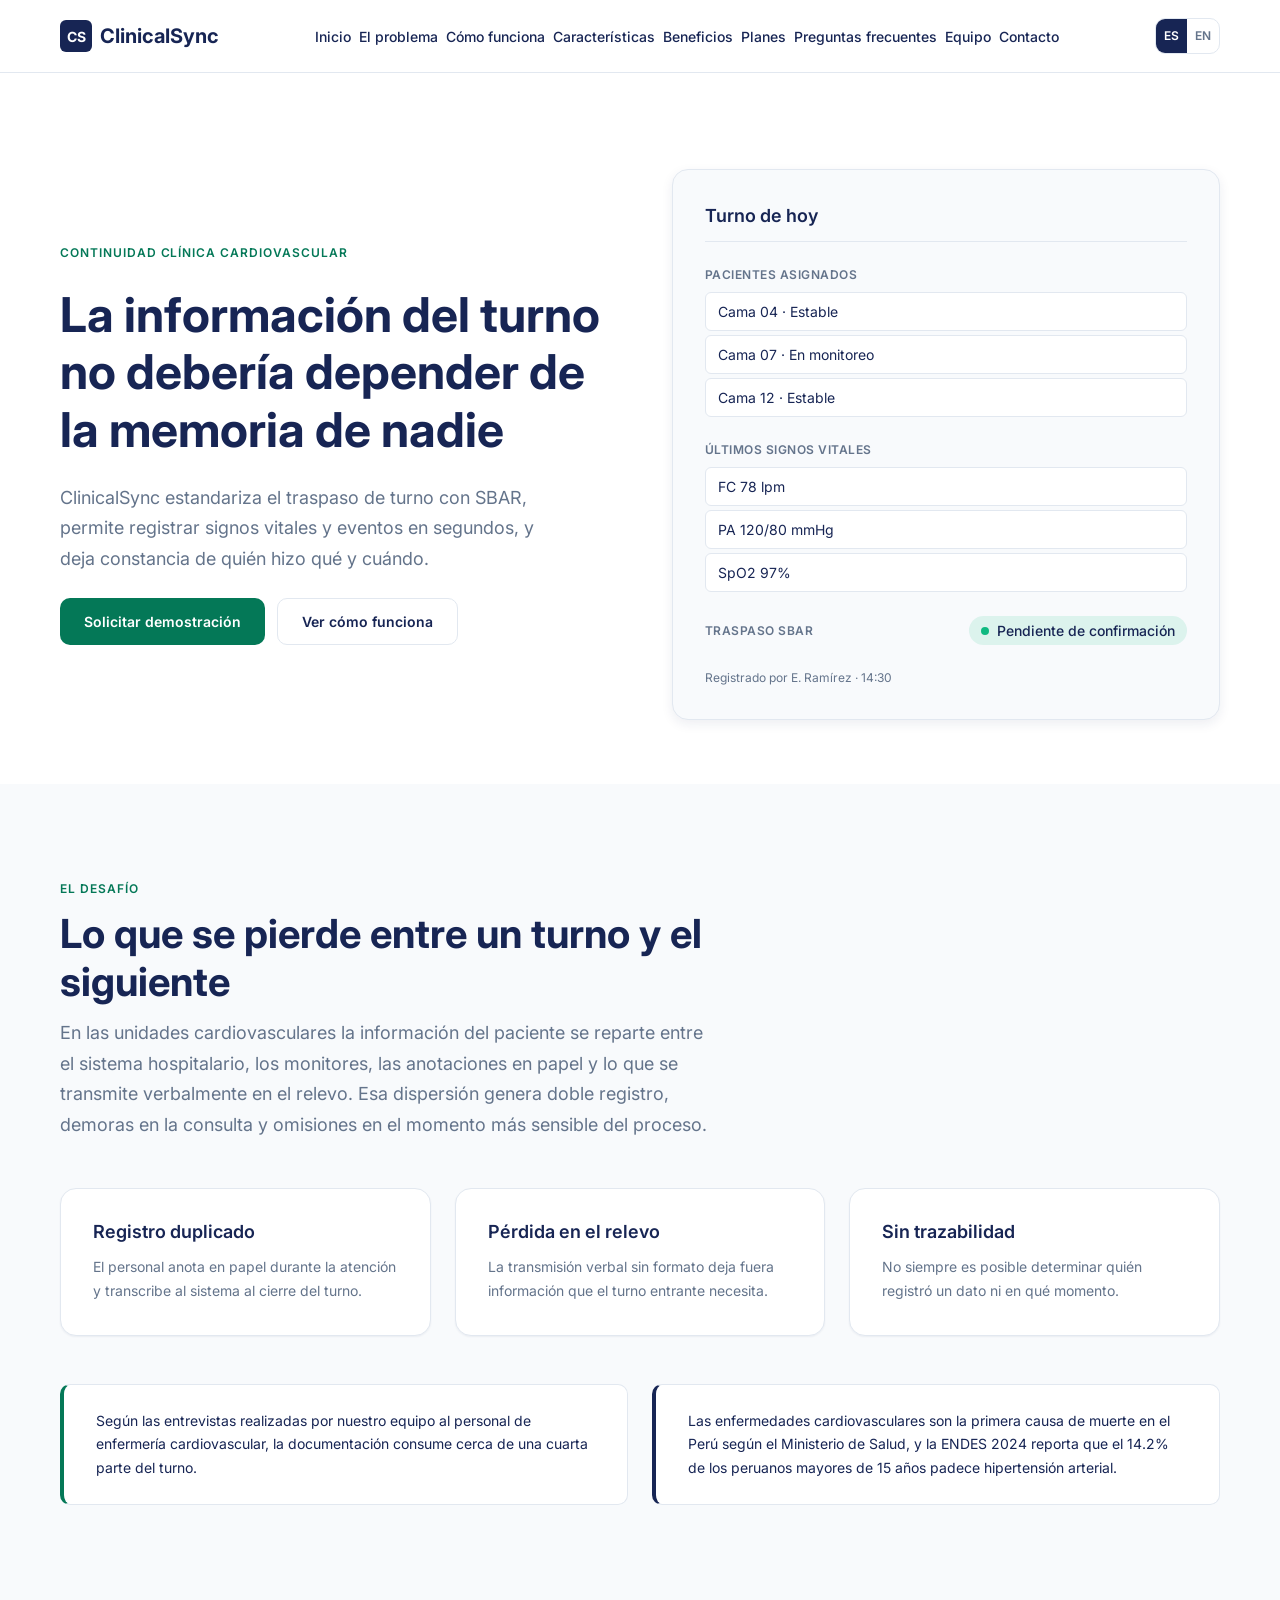
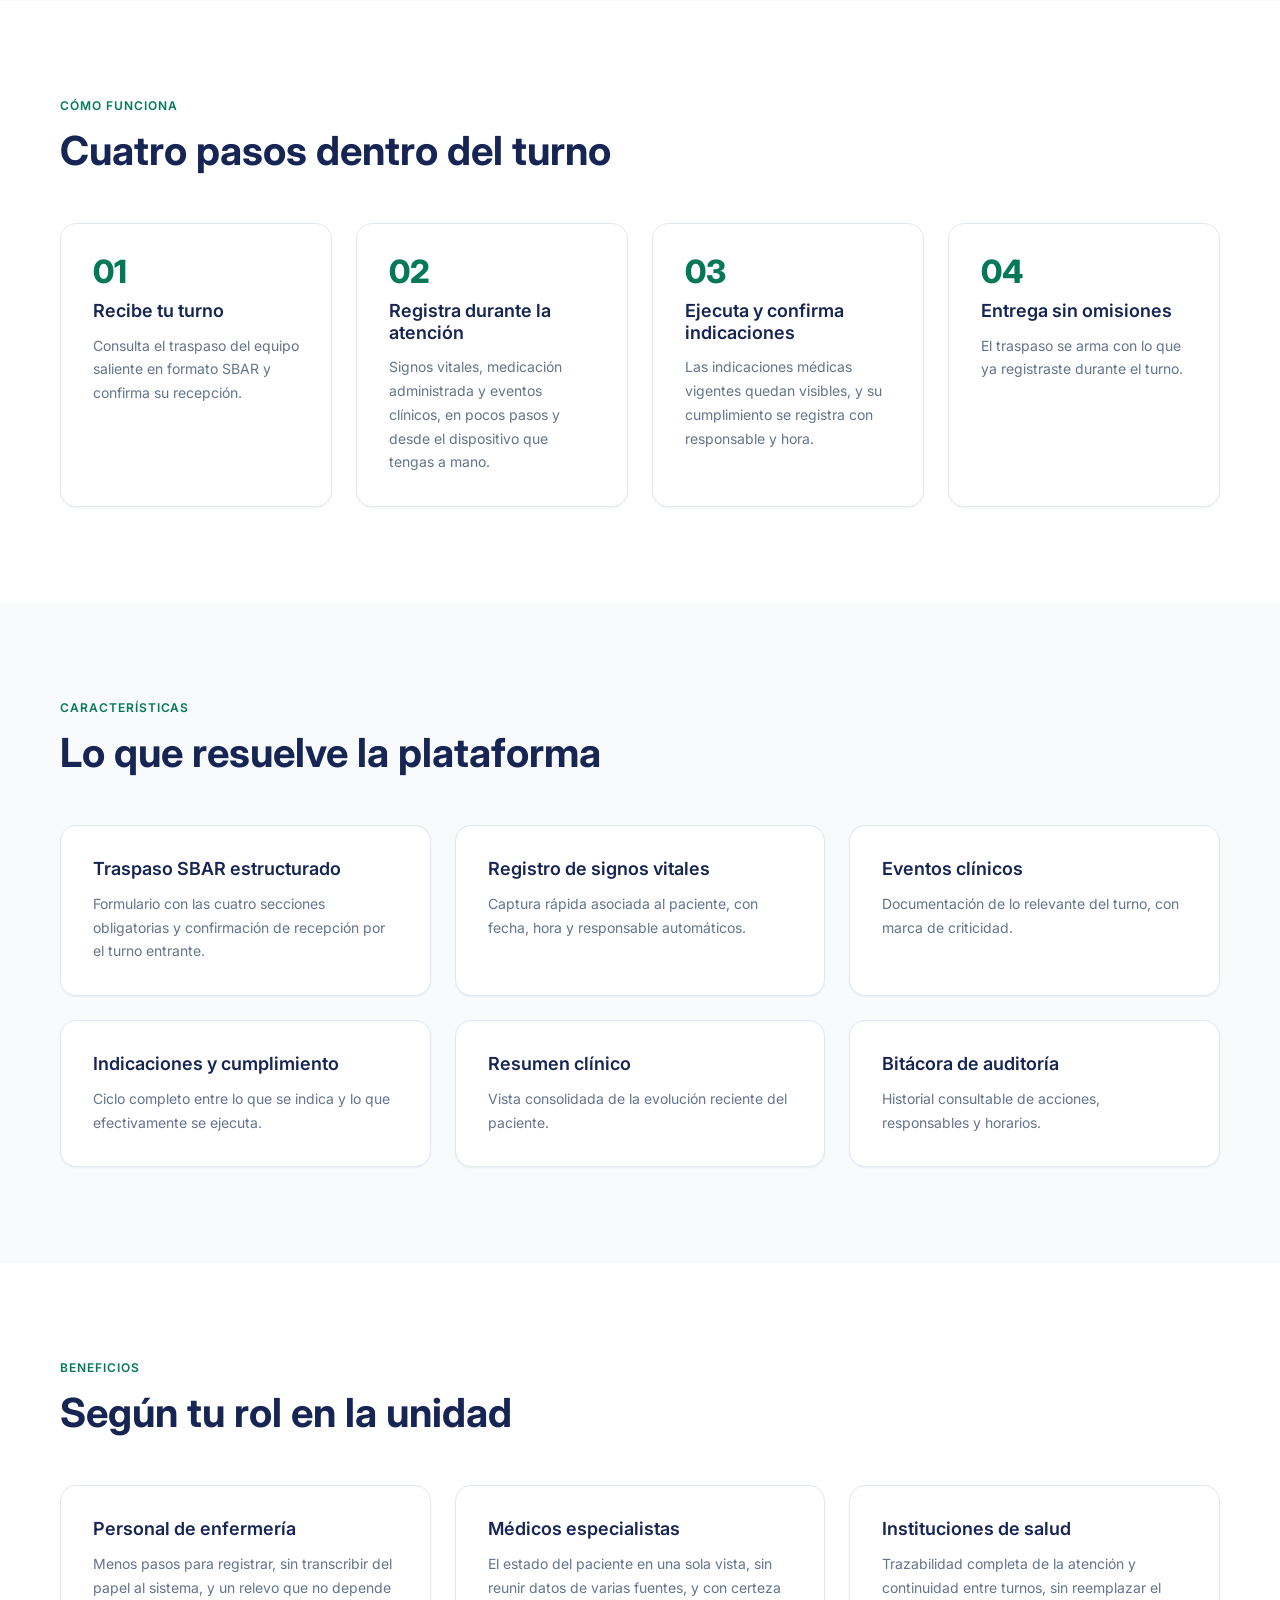
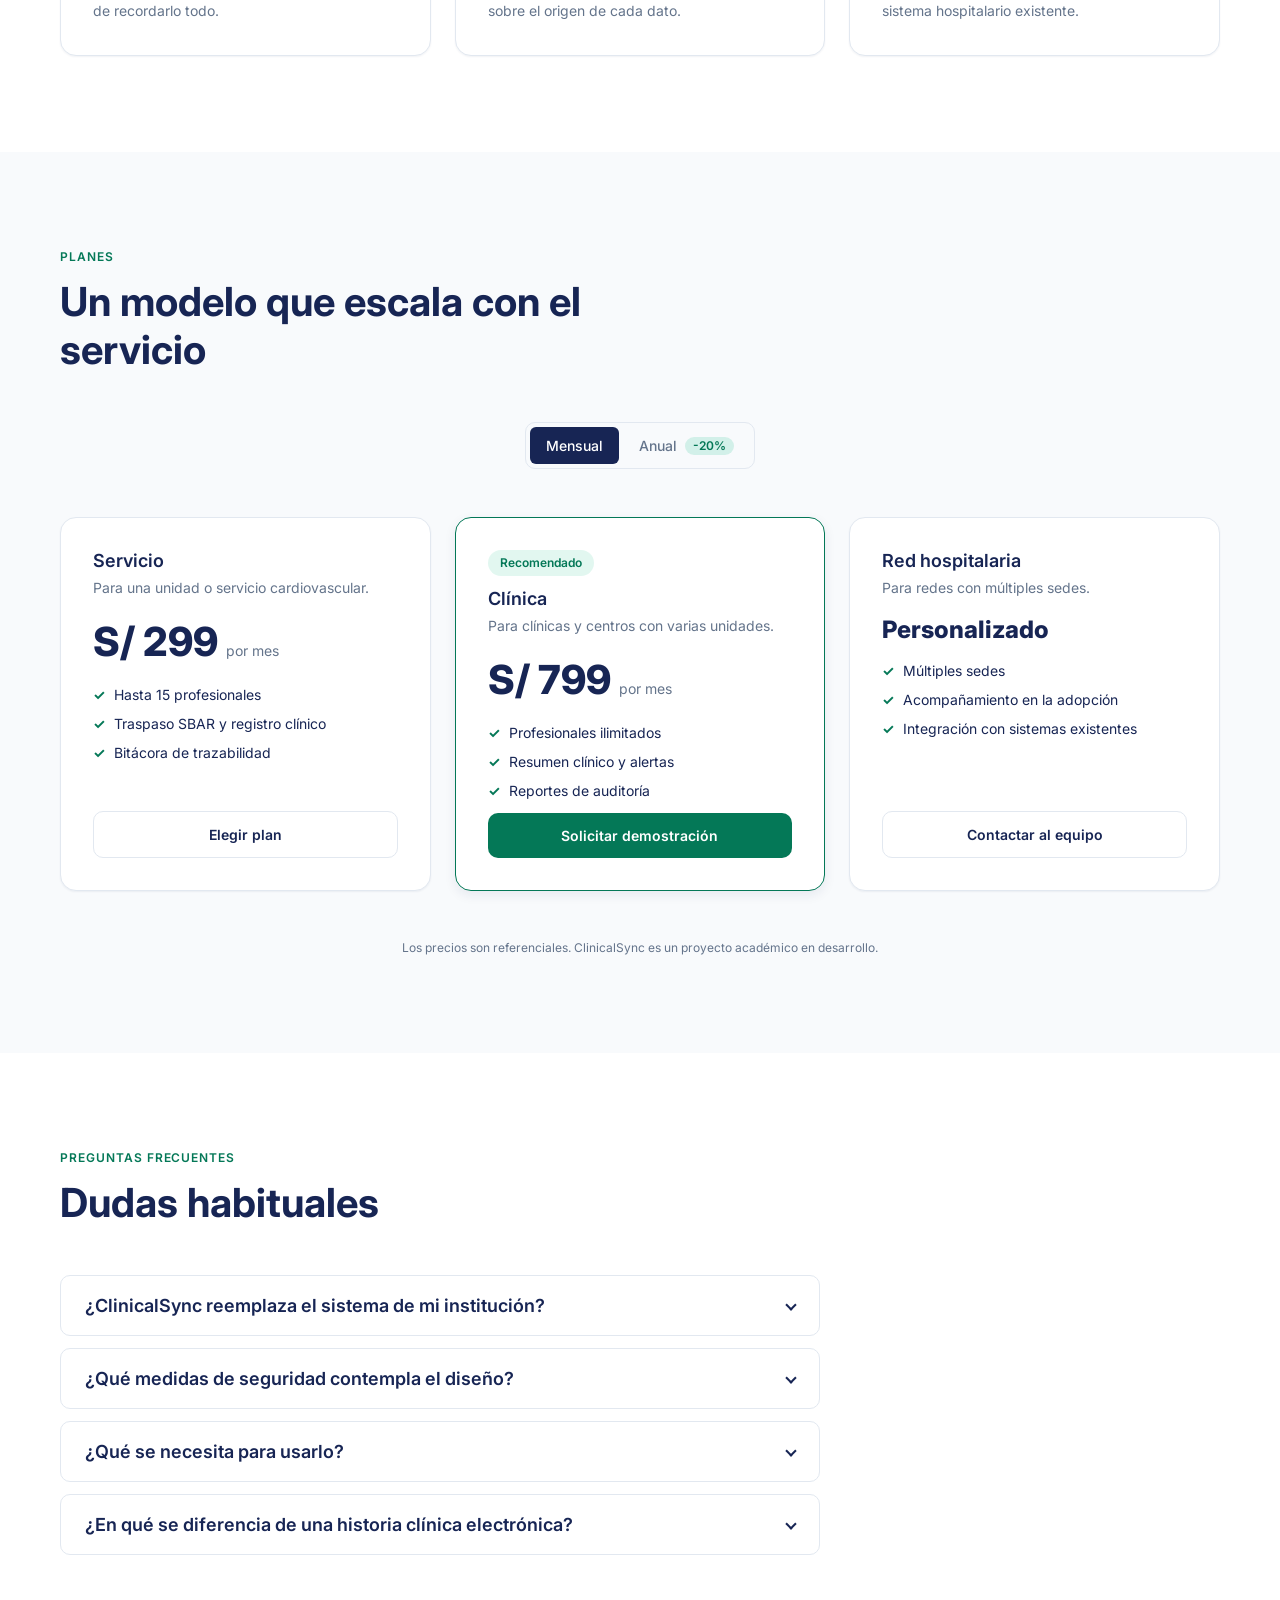
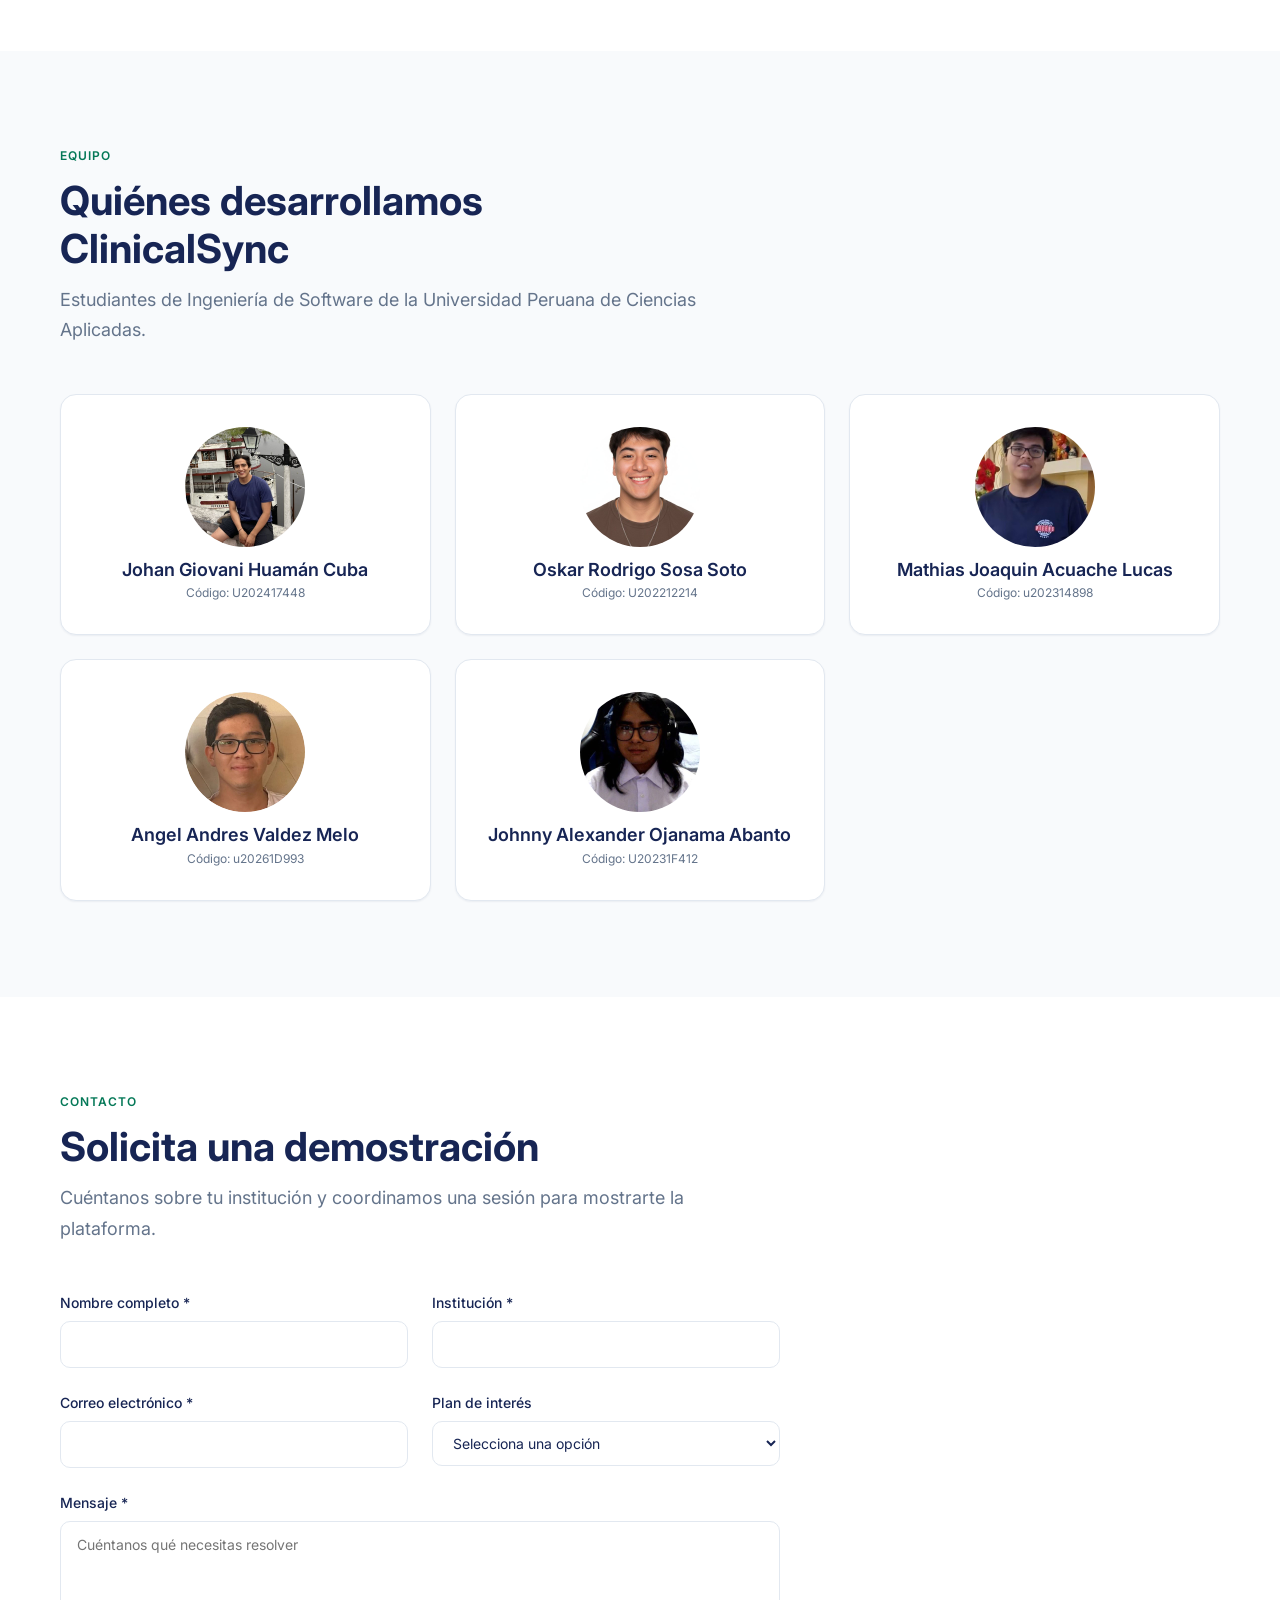
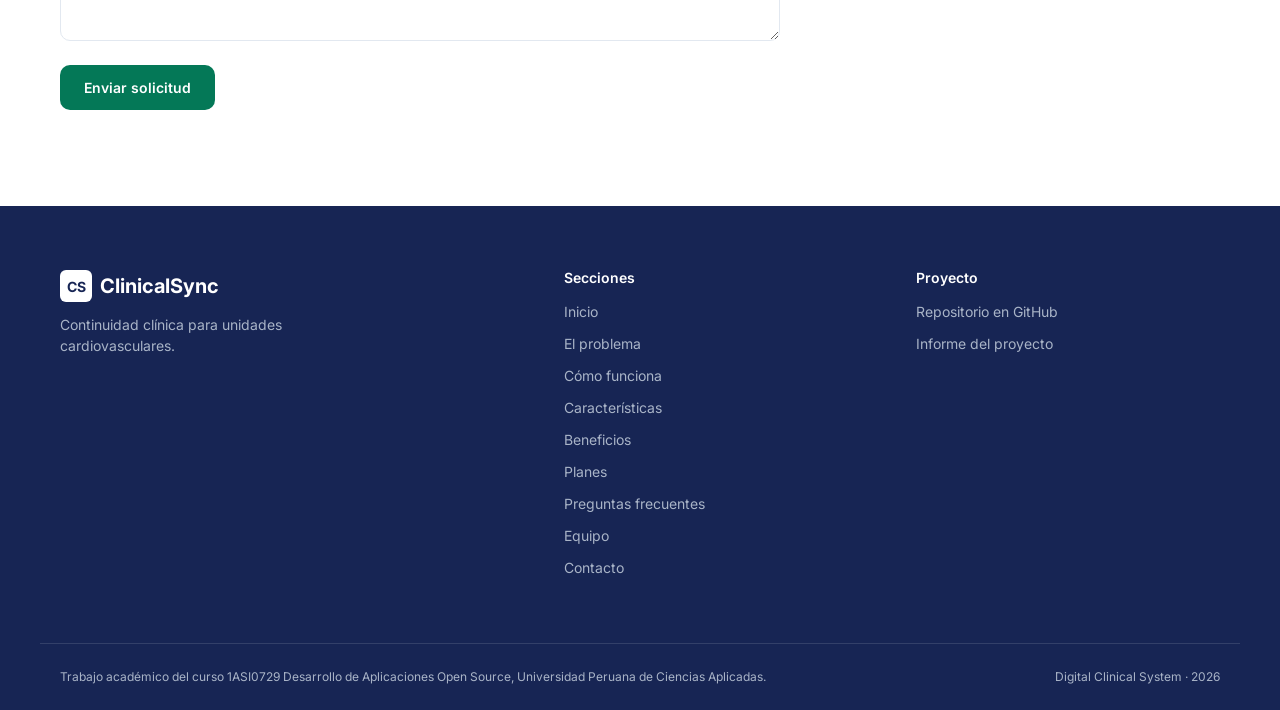
==== index.html @ 235d7cfc "feat: add footer section with branding, navigation links, and academic information" ====
<!DOCTYPE html>
<html lang="es">
  <head>
    <meta charset="UTF-8" />
    <script>
      (function () {
        try {
          var stored = localStorage.getItem("cs-lang");
          if (stored === "en" || stored === "es") {
            document.documentElement.setAttribute("lang", stored);
          }
        } catch (e) {
          /* localStorage no disponible */
        }
      })();
    </script>
    <meta name="viewport" content="width=device-width, initial-scale=1.0" />
    <title data-i18n="meta.title">
      ClinicalSync — Traspaso de turno y trazabilidad clínica cardiovascular
    </title>
    <meta
      name="description"
      content="Plataforma web que estandariza el traspaso de turno con SBAR, agiliza el registro de signos vitales y garantiza la trazabilidad de cada acción clínica en unidades cardiovasculares."
      data-i18n-attr="content:meta.description"
    />

    <link rel="preconnect" href="https://fonts.googleapis.com" />
    <link rel="preconnect" href="https://fonts.gstatic.com" crossorigin />
    <link
      href="https://fonts.googleapis.com/css2?family=Inter:wght@400;500;600;700;800&display=swap"
      rel="stylesheet"
    />

    <link rel="stylesheet" href="css/variables.css" />
    <link rel="stylesheet" href="css/base.css" />
    <link rel="stylesheet" href="css/layout.css" />
    <link rel="stylesheet" href="css/components.css" />
  </head>
  <body>
    <a class="skip-link" href="#main" data-i18n="a11y.skipToContent">
      Saltar al contenido principal
    </a>

    <header class="site-header">
      <div class="container site-header__inner">
        <a class="brand" href="#inicio" aria-label="ClinicalSync">
          <span class="brand__mark" aria-hidden="true">CS</span>
          <span class="brand__name">ClinicalSync</span>
        </a>

        <nav
          class="site-nav"
          id="site-nav"
          data-i18n-attr="aria-label:nav.ariaLabel"
          aria-label="Navegación principal"
        >
          <ul class="site-nav__list">
            <li><a class="site-nav__link" href="#inicio" data-i18n="nav.home">Inicio</a></li>
            <li>
              <a class="site-nav__link" href="#problema" data-i18n="nav.problem">
                El problema
              </a>
            </li>
            <li>
              <a class="site-nav__link" href="#como-funciona" data-i18n="nav.how">
                Cómo funciona
              </a>
            </li>
            <li>
              <a class="site-nav__link" href="#caracteristicas" data-i18n="nav.features">
                Características
              </a>
            </li>
            <li>
              <a class="site-nav__link" href="#beneficios" data-i18n="nav.benefits">
                Beneficios
              </a>
            </li>
            <li>
              <a class="site-nav__link" href="#planes" data-i18n="nav.pricing">Planes</a>
            </li>
            <li>
              <a class="site-nav__link" href="#preguntas-frecuentes" data-i18n="nav.faq">
                Preguntas frecuentes
              </a>
            </li>
            <li>
              <a class="site-nav__link" href="#equipo" data-i18n="nav.team">Equipo</a>
            </li>
            <li>
              <a class="site-nav__link" href="#contacto" data-i18n="nav.contact">Contacto</a>
            </li>
          </ul>
        </nav>

        <div class="site-header__actions">
          <div
            class="lang-switch"
            role="group"
            data-i18n-attr="aria-label:nav.language"
            aria-label="Cambiar idioma"
          >
            <button type="button" class="lang-switch__btn" data-lang="es" aria-pressed="true">
              ES
            </button>
            <button type="button" class="lang-switch__btn" data-lang="en" aria-pressed="false">
              EN
            </button>
          </div>

          <a class="btn btn-primary btn-nav-cta" href="#contacto" data-i18n="nav.cta">
            Solicitar demostración
          </a>

          <button
            type="button"
            class="nav-toggle"
            id="nav-toggle"
            aria-expanded="false"
            aria-controls="site-nav"
            data-i18n-attr="aria-label:nav.menu"
            aria-label="Abrir menú"
          >
            <span class="nav-toggle__bar"></span>
            <span class="nav-toggle__bar"></span>
            <span class="nav-toggle__bar"></span>
          </button>
        </div>
      </div>
    </header>

    <main id="main">
      <section class="hero" id="inicio">
        <div class="container hero__grid">
          <div class="hero__content">
            <p class="eyebrow" data-i18n="hero.eyebrow">Continuidad clínica cardiovascular</p>
            <h1 class="hero__title" data-i18n="hero.title">
              La información del turno no debería depender de la memoria de nadie
            </h1>
            <p class="hero__subtitle" data-i18n="hero.subtitle">
              ClinicalSync estandariza el traspaso de turno con SBAR, permite registrar
              signos vitales y eventos en segundos, y deja constancia de quién hizo qué y
              cuándo.
            </p>
            <div class="hero__actions">
              <a class="btn btn-primary" href="#contacto" data-i18n="hero.ctaPrimary">
                Solicitar demostración
              </a>
              <a class="btn btn-secondary" href="#como-funciona" data-i18n="hero.ctaSecondary">
                Ver cómo funciona
              </a>
            </div>
          </div>

          <div class="hero__panel">
            <div class="mock-panel">
              <span class="mock-panel__title" data-i18n="hero.panel.title">Turno de hoy</span>

              <div class="mock-panel__section">
                <p class="mock-panel__label" data-i18n="hero.panel.patients">
                  Pacientes asignados
                </p>
                <ul class="mock-panel__patients">
                  <li data-i18n="hero.panel.patientsList.p1">Cama 04 · Estable</li>
                  <li data-i18n="hero.panel.patientsList.p2">Cama 07 · En monitoreo</li>
                  <li data-i18n="hero.panel.patientsList.p3">Cama 12 · Estable</li>
                </ul>
              </div>

              <div class="mock-panel__section">
                <p class="mock-panel__label" data-i18n="hero.panel.vitals">
                  Últimos signos vitales
                </p>
                <ul class="mock-panel__vitals">
                  <li data-i18n="hero.panel.vital1">FC 78 lpm</li>
                  <li data-i18n="hero.panel.vital2">PA 120/80 mmHg</li>
                  <li data-i18n="hero.panel.vital3">SpO2 97%</li>
                </ul>
              </div>

              <div class="mock-panel__section mock-panel__handover">
                <p class="mock-panel__label" data-i18n="hero.panel.handover">Traspaso SBAR</p>
                <span class="mock-panel__status">
                  <span class="mock-panel__status-dot" aria-hidden="true"></span>
                  <span data-i18n="hero.panel.handoverState">Pendiente de confirmación</span>
                </span>
              </div>

              <p class="mock-panel__trace" data-i18n="hero.panel.trace">
                Registrado por E. Ramírez · 14:30
              </p>
            </div>
          </div>
        </div>
      </section>

      <section class="section section--surface" id="problema">
        <div class="container">
          <div class="section-heading">
            <p class="eyebrow" data-i18n="problem.eyebrow">El desafío</p>
            <h2 class="section-title" data-i18n="problem.title">
              Lo que se pierde entre un turno y el siguiente
            </h2>
            <p class="section-intro" data-i18n="problem.intro">
              En las unidades cardiovasculares la información del paciente se reparte entre
              el sistema hospitalario, los monitores, las anotaciones en papel y lo que se
              transmite verbalmente en el relevo. Esa dispersión genera doble registro,
              demoras en la consulta y omisiones en el momento más sensible del proceso.
            </p>
          </div>

          <div class="card-grid">
            <article class="card">
              <h3 class="card__title" data-i18n="problem.card1.title">Registro duplicado</h3>
              <p class="card__text" data-i18n="problem.card1.text">
                El personal anota en papel durante la atención y transcribe al sistema al
                cierre del turno.
              </p>
            </article>
            <article class="card">
              <h3 class="card__title" data-i18n="problem.card2.title">Pérdida en el relevo</h3>
              <p class="card__text" data-i18n="problem.card2.text">
                La transmisión verbal sin formato deja fuera información que el turno
                entrante necesita.
              </p>
            </article>
            <article class="card">
              <h3 class="card__title" data-i18n="problem.card3.title">Sin trazabilidad</h3>
              <p class="card__text" data-i18n="problem.card3.text">
                No siempre es posible determinar quién registró un dato ni en qué momento.
              </p>
            </article>
          </div>

          <div class="data-grid">
            <p class="data-callout data-callout--finding" data-i18n="problem.finding">
              Según las entrevistas realizadas por nuestro equipo al personal de enfermería
              cardiovascular, la documentación consume cerca de una cuarta parte del turno.
            </p>
            <p class="data-callout data-callout--context" data-i18n="problem.context">
              Las enfermedades cardiovasculares son la primera causa de muerte en el Perú
              según el Ministerio de Salud, y la ENDES 2024 reporta que el 14.2% de los
              peruanos mayores de 15 años padece hipertensión arterial.
            </p>
          </div>
        </div>
      </section>

      <section class="section" id="como-funciona">
        <div class="container">
          <div class="section-heading">
            <p class="eyebrow" data-i18n="how.eyebrow">Cómo funciona</p>
            <h2 class="section-title" data-i18n="how.title">Cuatro pasos dentro del turno</h2>
          </div>

          <ol class="steps-grid">
            <li class="card step-card">
              <span class="step-card__number" aria-hidden="true" data-i18n="how.step1.num">
                01
              </span>
              <h3 class="card__title" data-i18n="how.step1.title">Recibe tu turno</h3>
              <p class="card__text" data-i18n="how.step1.text">
                Consulta el traspaso del equipo saliente en formato SBAR y confirma su
                recepción.
              </p>
            </li>
            <li class="card step-card">
              <span class="step-card__number" aria-hidden="true" data-i18n="how.step2.num">
                02
              </span>
              <h3 class="card__title" data-i18n="how.step2.title">
                Registra durante la atención
              </h3>
              <p class="card__text" data-i18n="how.step2.text">
                Signos vitales, medicación administrada y eventos clínicos, en pocos pasos y
                desde el dispositivo que tengas a mano.
              </p>
            </li>
            <li class="card step-card">
              <span class="step-card__number" aria-hidden="true" data-i18n="how.step3.num">
                03
              </span>
              <h3 class="card__title" data-i18n="how.step3.title">
                Ejecuta y confirma indicaciones
              </h3>
              <p class="card__text" data-i18n="how.step3.text">
                Las indicaciones médicas vigentes quedan visibles, y su cumplimiento se
                registra con responsable y hora.
              </p>
            </li>
            <li class="card step-card">
              <span class="step-card__number" aria-hidden="true" data-i18n="how.step4.num">
                04
              </span>
              <h3 class="card__title" data-i18n="how.step4.title">Entrega sin omisiones</h3>
              <p class="card__text" data-i18n="how.step4.text">
                El traspaso se arma con lo que ya registraste durante el turno.
              </p>
            </li>
          </ol>
        </div>
      </section>

      <section class="section section--surface" id="caracteristicas">
        <div class="container">
          <div class="section-heading">
            <p class="eyebrow" data-i18n="features.eyebrow">Características</p>
            <h2 class="section-title" data-i18n="features.title">
              Lo que resuelve la plataforma
            </h2>
          </div>

          <div class="card-grid">
            <article class="card">
              <h3 class="card__title" data-i18n="features.f1.title">
                Traspaso SBAR estructurado
              </h3>
              <p class="card__text" data-i18n="features.f1.text">
                Formulario con las cuatro secciones obligatorias y confirmación de recepción
                por el turno entrante.
              </p>
            </article>
            <article class="card">
              <h3 class="card__title" data-i18n="features.f2.title">
                Registro de signos vitales
              </h3>
              <p class="card__text" data-i18n="features.f2.text">
                Captura rápida asociada al paciente, con fecha, hora y responsable
                automáticos.
              </p>
            </article>
            <article class="card">
              <h3 class="card__title" data-i18n="features.f3.title">Eventos clínicos</h3>
              <p class="card__text" data-i18n="features.f3.text">
                Documentación de lo relevante del turno, con marca de criticidad.
              </p>
            </article>
            <article class="card">
              <h3 class="card__title" data-i18n="features.f4.title">
                Indicaciones y cumplimiento
              </h3>
              <p class="card__text" data-i18n="features.f4.text">
                Ciclo completo entre lo que se indica y lo que efectivamente se ejecuta.
              </p>
            </article>
            <article class="card">
              <h3 class="card__title" data-i18n="features.f5.title">Resumen clínico</h3>
              <p class="card__text" data-i18n="features.f5.text">
                Vista consolidada de la evolución reciente del paciente.
              </p>
            </article>
            <article class="card">
              <h3 class="card__title" data-i18n="features.f6.title">Bitácora de auditoría</h3>
              <p class="card__text" data-i18n="features.f6.text">
                Historial consultable de acciones, responsables y horarios.
              </p>
            </article>
          </div>
        </div>
      </section>

      <section class="section" id="beneficios">
        <div class="container">
          <div class="section-heading">
            <p class="eyebrow" data-i18n="benefits.eyebrow">Beneficios</p>
            <h2 class="section-title" data-i18n="benefits.title">Según tu rol en la unidad</h2>
          </div>

          <div class="card-grid">
            <article class="card">
              <h3 class="card__title" data-i18n="benefits.nursing.title">
                Personal de enfermería
              </h3>
              <p class="card__text" data-i18n="benefits.nursing.text">
                Menos pasos para registrar, sin transcribir del papel al sistema, y un
                relevo que no depende de recordarlo todo.
              </p>
            </article>
            <article class="card">
              <h3 class="card__title" data-i18n="benefits.physician.title">
                Médicos especialistas
              </h3>
              <p class="card__text" data-i18n="benefits.physician.text">
                El estado del paciente en una sola vista, sin reunir datos de varias
                fuentes, y con certeza sobre el origen de cada dato.
              </p>
            </article>
            <article class="card">
              <h3 class="card__title" data-i18n="benefits.institution.title">
                Instituciones de salud
              </h3>
              <p class="card__text" data-i18n="benefits.institution.text">
                Trazabilidad completa de la atención y continuidad entre turnos, sin
                reemplazar el sistema hospitalario existente.
              </p>
            </article>
          </div>
        </div>
      </section>

      <section class="section section--surface" id="planes">
        <div class="container">
          <div class="section-heading">
            <p class="eyebrow" data-i18n="pricing.eyebrow">Planes</p>
            <h2 class="section-title" data-i18n="pricing.title">
              Un modelo que escala con el servicio
            </h2>
          </div>

          <div class="pricing-controls">
            <div
              class="billing-toggle"
              role="group"
              data-i18n-attr="aria-label:pricing.billingLabel"
              aria-label="Ciclo de facturación"
            >
              <button
                type="button"
                class="billing-toggle__btn"
                data-billing-option="monthly"
                aria-pressed="true"
              >
                <span data-i18n="pricing.monthly">Mensual</span>
              </button>
              <button
                type="button"
                class="billing-toggle__btn"
                data-billing-option="annual"
                aria-pressed="false"
              >
                <span data-i18n="pricing.annual">Anual</span>
                <span class="billing-toggle__badge" data-i18n="pricing.annualNote">-20%</span>
              </button>
            </div>
          </div>

          <div class="card-grid">
            <article class="card plan">
              <div class="plan__header">
                <h3 class="card__title plan__name" data-i18n="pricing.plan1.name">Servicio</h3>
                <p class="card__text plan__desc" data-i18n="pricing.plan1.desc">
                  Para una unidad o servicio cardiovascular.
                </p>
              </div>
              <p class="plan__price">
                <span
                  class="plan__price-value"
                  data-billing="monthly"
                  data-i18n="pricing.plan1.priceMonthly"
                >
                  S/ 299
                </span>
                <span
                  class="plan__price-value"
                  data-billing="annual"
                  data-i18n="pricing.plan1.priceAnnual"
                  hidden
                >
                  S/ 239
                </span>
                <span class="plan__price-suffix" data-i18n="pricing.perMonth">por mes</span>
              </p>
              <ul class="plan__features">
                <li data-i18n="pricing.plan1.f1">Hasta 15 profesionales</li>
                <li data-i18n="pricing.plan1.f2">Traspaso SBAR y registro clínico</li>
                <li data-i18n="pricing.plan1.f3">Bitácora de trazabilidad</li>
              </ul>
              <a class="btn btn-secondary plan__cta" href="#contacto" data-i18n="pricing.plan1.cta">
                Elegir plan
              </a>
            </article>

            <article class="card plan plan--recommended">
              <span class="plan__badge" data-i18n="pricing.recommended">Recomendado</span>
              <div class="plan__header">
                <h3 class="card__title plan__name" data-i18n="pricing.plan2.name">Clínica</h3>
                <p class="card__text plan__desc" data-i18n="pricing.plan2.desc">
                  Para clínicas y centros con varias unidades.
                </p>
              </div>
              <p class="plan__price">
                <span
                  class="plan__price-value"
                  data-billing="monthly"
                  data-i18n="pricing.plan2.priceMonthly"
                >
                  S/ 799
                </span>
                <span
                  class="plan__price-value"
                  data-billing="annual"
                  data-i18n="pricing.plan2.priceAnnual"
                  hidden
                >
                  S/ 639
                </span>
                <span class="plan__price-suffix" data-i18n="pricing.perMonth">por mes</span>
              </p>
              <ul class="plan__features">
                <li data-i18n="pricing.plan2.f1">Profesionales ilimitados</li>
                <li data-i18n="pricing.plan2.f2">Resumen clínico y alertas</li>
                <li data-i18n="pricing.plan2.f3">Reportes de auditoría</li>
              </ul>
              <a class="btn btn-primary plan__cta" href="#contacto" data-i18n="pricing.plan2.cta">
                Solicitar demostración
              </a>
            </article>

            <article class="card plan">
              <div class="plan__header">
                <h3 class="card__title plan__name" data-i18n="pricing.plan3.name">
                  Red hospitalaria
                </h3>
                <p class="card__text plan__desc" data-i18n="pricing.plan3.desc">
                  Para redes con múltiples sedes.
                </p>
              </div>
              <p class="plan__price">
                <span
                  class="plan__price-value plan__price-value--text"
                  data-i18n="pricing.plan3.price"
                >
                  Personalizado
                </span>
              </p>
              <ul class="plan__features">
                <li data-i18n="pricing.plan3.f1">Múltiples sedes</li>
                <li data-i18n="pricing.plan3.f2">Acompañamiento en la adopción</li>
                <li data-i18n="pricing.plan3.f3">Integración con sistemas existentes</li>
              </ul>
              <a class="btn btn-secondary plan__cta" href="#contacto" data-i18n="pricing.plan3.cta">
                Contactar al equipo
              </a>
            </article>
          </div>

          <p class="pricing-disclaimer" data-i18n="pricing.disclaimer">
            Los precios son referenciales. ClinicalSync es un proyecto académico en
            desarrollo.
          </p>
        </div>
      </section>

      <section class="section" id="preguntas-frecuentes">
        <div class="container">
          <div class="section-heading">
            <p class="eyebrow" data-i18n="faq.eyebrow">Preguntas frecuentes</p>
            <h2 class="section-title" data-i18n="faq.title">Dudas habituales</h2>
          </div>

          <div class="faq-list">
            <details class="faq-item">
              <summary class="faq-item__question" data-i18n="faq.q1.q">
                ¿ClinicalSync reemplaza el sistema de mi institución?
              </summary>
              <p class="faq-item__answer" data-i18n="faq.q1.a">
                No. Es una herramienta complementaria enfocada en el trabajo diario del turno
                cardiovascular. Convive con el sistema hospitalario existente.
              </p>
            </details>
            <details class="faq-item">
              <summary class="faq-item__question" data-i18n="faq.q2.q">
                ¿Qué medidas de seguridad contempla el diseño?
              </summary>
              <p class="faq-item__answer" data-i18n="faq.q2.a">
                El diseño considera autenticación por roles, control de acceso según el turno
                asignado y un registro de auditoría que solo admite inserciones, de modo que
                ninguna acción registrada pueda alterarse después.
              </p>
            </details>
            <details class="faq-item">
              <summary class="faq-item__question" data-i18n="faq.q3.q">
                ¿Qué se necesita para usarlo?
              </summary>
              <p class="faq-item__answer" data-i18n="faq.q3.a">
                Un navegador web. Funciona en computadora, tablet y teléfono, para poder
                registrar junto a la cama del paciente.
              </p>
            </details>
            <details class="faq-item">
              <summary class="faq-item__question" data-i18n="faq.q4.q">
                ¿En qué se diferencia de una historia clínica electrónica?
              </summary>
              <p class="faq-item__answer" data-i18n="faq.q4.a">
                En el alcance. La historia clínica guarda el registro institucional del
                paciente; ClinicalSync resuelve la continuidad del turno: el traspaso, el
                registro inmediato y la trazabilidad.
              </p>
            </details>
          </div>
        </div>
      </section>

      <section class="section section--surface" id="equipo">
        <div class="container">
          <div class="section-heading">
            <p class="eyebrow" data-i18n="team.eyebrow">Equipo</p>
            <h2 class="section-title" data-i18n="team.title">
              Quiénes desarrollamos ClinicalSync
            </h2>
            <p class="section-intro" data-i18n="team.intro">
              Estudiantes de Ingeniería de Software de la Universidad Peruana de Ciencias
              Aplicadas.
            </p>
          </div>

          <div class="card-grid">
            <article class="card team-member">
              <img
                class="team-member__photo"
                src="assets/img/team/johan.jpg"
                alt="Foto de Johan Giovani Huamán Cuba"
                width="480"
                height="480"
                loading="lazy"
              />
              <div class="team-member__info">
                <h3 class="card__title team-member__name">Johan Giovani Huamán Cuba</h3>
                <p class="team-member__code">
                  <span data-i18n="team.codeLabel">Código</span>: U202417448
                </p>
              </div>
            </article>

            <article class="card team-member">
              <img
                class="team-member__photo"
                src="assets/img/team/oskar.jpg"
                alt="Foto de Oskar Rodrigo Sosa Soto"
                width="480"
                height="480"
                loading="lazy"
              />
              <div class="team-member__info">
                <h3 class="card__title team-member__name">Oskar Rodrigo Sosa Soto</h3>
                <p class="team-member__code">
                  <span data-i18n="team.codeLabel">Código</span>: U202212214
                </p>
              </div>
            </article>

            <article class="card team-member">
              <img
                class="team-member__photo"
                src="assets/img/team/mathias.jpg"
                alt="Foto de Mathias Joaquin Acuache Lucas"
                width="480"
                height="480"
                loading="lazy"
              />
              <div class="team-member__info">
                <h3 class="card__title team-member__name">Mathias Joaquin Acuache Lucas</h3>
                <p class="team-member__code">
                  <span data-i18n="team.codeLabel">Código</span>: u202314898
                </p>
              </div>
            </article>

            <article class="card team-member">
              <img
                class="team-member__photo"
                src="assets/img/team/angel.jpg"
                alt="Foto de Angel Andres Valdez Melo"
                width="480"
                height="480"
                loading="lazy"
              />
              <div class="team-member__info">
                <h3 class="card__title team-member__name">Angel Andres Valdez Melo</h3>
                <p class="team-member__code">
                  <span data-i18n="team.codeLabel">Código</span>: u20261D993
                </p>
              </div>
            </article>

            <article class="card team-member">
              <img
                class="team-member__photo"
                src="assets/img/team/johnny.jpg"
                alt="Foto de Johnny Alexander Ojanama Abanto"
                width="480"
                height="480"
                loading="lazy"
              />
              <div class="team-member__info">
                <h3 class="card__title team-member__name">Johnny Alexander Ojanama Abanto</h3>
                <p class="team-member__code">
                  <span data-i18n="team.codeLabel">Código</span>: U20231F412
                </p>
              </div>
            </article>
          </div>
        </div>
      </section>

      <section class="section" id="contacto">
        <div class="container">
          <div class="section-heading">
            <p class="eyebrow" data-i18n="contact.eyebrow">Contacto</p>
            <h2 class="section-title" data-i18n="contact.title">Solicita una demostración</h2>
            <p class="section-intro" data-i18n="contact.intro">
              Cuéntanos sobre tu institución y coordinamos una sesión para mostrarte la
              plataforma.
            </p>
          </div>

          <form class="contact-form" id="contact-form" novalidate>
            <div class="form-field form-field--required">
              <label for="field-name" data-i18n="contact.name">Nombre completo</label>
              <input type="text" id="field-name" name="name" autocomplete="name" required
                aria-describedby="error-name" />
              <span class="form-error" id="error-name" data-i18n="contact.errorRequired" hidden>
                Este campo es obligatorio
              </span>
            </div>

            <div class="form-field form-field--required">
              <label for="field-institution" data-i18n="contact.institution">Institución</label>
              <input
                type="text"
                id="field-institution"
                name="institution"
                autocomplete="organization"
                required
                aria-describedby="error-institution"
              />
              <span
                class="form-error"
                id="error-institution"
                data-i18n="contact.errorRequired"
                hidden
              >
                Este campo es obligatorio
              </span>
            </div>

            <div class="form-field form-field--required">
              <label for="field-email" data-i18n="contact.email">Correo electrónico</label>
              <input
                type="email"
                id="field-email"
                name="email"
                autocomplete="email"
                required
                aria-describedby="error-email-required error-email-invalid"
              />
              <span
                class="form-error"
                id="error-email-required"
                data-i18n="contact.errorRequired"
                hidden
              >
                Este campo es obligatorio
              </span>
              <span class="form-error" id="error-email-invalid" data-i18n="contact.errorEmail" hidden>
                Ingresa un correo electrónico válido
              </span>
            </div>

            <div class="form-field">
              <label for="field-plan" data-i18n="contact.plan">Plan de interés</label>
              <select id="field-plan" name="plan">
                <option value="" data-i18n="contact.planPlaceholder">Selecciona una opción</option>
                <option value="servicio" data-i18n="pricing.plan1.name">Servicio</option>
                <option value="clinica" data-i18n="pricing.plan2.name">Clínica</option>
                <option value="red-hospitalaria" data-i18n="pricing.plan3.name">
                  Red hospitalaria
                </option>
              </select>
            </div>

            <div class="form-field form-field--required form-field--full">
              <label for="field-message" data-i18n="contact.message">Mensaje</label>
              <textarea
                id="field-message"
                name="message"
                rows="4"
                required
                aria-describedby="error-message"
                data-i18n-attr="placeholder:contact.messagePlaceholder"
                placeholder="Cuéntanos qué necesitas resolver"
              ></textarea>
              <span
                class="form-error"
                id="error-message"
                data-i18n="contact.errorRequired"
                hidden
              >
                Este campo es obligatorio
              </span>
            </div>

            <button type="submit" class="btn btn-primary form-submit" data-i18n="contact.submit">
              Enviar solicitud
            </button>

            <p
              class="form-success"
              id="form-success"
              role="status"
              tabindex="-1"
              data-i18n="contact.success"
              hidden
            >
              Recibimos tu solicitud. Te contactaremos pronto.
            </p>
          </form>
        </div>
      </section>
    </main>

    <footer class="site-footer">
      <div class="container site-footer__inner">
        <div class="footer-brand">
          <a class="brand" href="#inicio" aria-label="ClinicalSync">
            <span class="brand__mark" aria-hidden="true">CS</span>
            <span class="brand__name">ClinicalSync</span>
          </a>
          <p class="footer-tagline" data-i18n="footer.tagline">
            Continuidad clínica para unidades cardiovasculares.
          </p>
        </div>

        <nav class="footer-col" data-i18n-attr="aria-label:footer.navAriaLabel" aria-label="Enlaces de secciones">
          <h2 class="footer-heading" data-i18n="footer.sections">Secciones</h2>
          <ul class="footer-links">
            <li><a href="#inicio" data-i18n="nav.home">Inicio</a></li>
            <li><a href="#problema" data-i18n="nav.problem">El problema</a></li>
            <li><a href="#como-funciona" data-i18n="nav.how">Cómo funciona</a></li>
            <li><a href="#caracteristicas" data-i18n="nav.features">Características</a></li>
            <li><a href="#beneficios" data-i18n="nav.benefits">Beneficios</a></li>
            <li><a href="#planes" data-i18n="nav.pricing">Planes</a></li>
            <li><a href="#preguntas-frecuentes" data-i18n="nav.faq">Preguntas frecuentes</a></li>
            <li><a href="#equipo" data-i18n="nav.team">Equipo</a></li>
            <li><a href="#contacto" data-i18n="nav.contact">Contacto</a></li>
          </ul>
        </nav>

        <div class="footer-col">
          <h2 class="footer-heading" data-i18n="footer.project">Proyecto</h2>
          <ul class="footer-links">
            <li>
              <a
                href="https://github.com/Digital-Clinical-Systems/Landing-Page"
                target="_blank"
                rel="noopener noreferrer"
                data-i18n="footer.repo"
              >
                Repositorio en GitHub
              </a>
            </li>
            <li>
              <a
                href="https://github.com/Digital-Clinical-Systems/Informe"
                target="_blank"
                rel="noopener noreferrer"
                data-i18n="footer.report"
              >
                Informe del proyecto
              </a>
            </li>
          </ul>
        </div>
      </div>

      <div class="container site-footer__bottom">
        <p data-i18n="footer.academic">
          Trabajo académico del curso 1ASI0729 Desarrollo de Aplicaciones Open Source,
          Universidad Peruana de Ciencias Aplicadas.
        </p>
        <p data-i18n="footer.rights">Digital Clinical System · 2026</p>
      </div>
    </footer>

    <script type="module" src="js/main.js"></script>
  </body>
</html>
---- css/variables.css ----
/* Paleta y tipografía — Capítulo IV, 4.1.1 del informe */

:root {
  /* Colores de marca */
  --color-navy: #172554;
  --color-emerald: #10b981;
  --color-slate: #64748b;
  --color-white: #ffffff;

  /* Variantes de apoyo (derivadas de la paleta, no colores nuevos).
     --color-emerald puro (#10B981) da 2.54:1 de contraste sobre blanco,
     insuficiente para texto/foco (WCAG AA exige 4.5:1). Estas dos variantes,
     mismo tono, se usan donde hay texto o un indicador que debe distinguirse
     del fondo: botones sólidos y el anillo de foco. */
  --color-emerald-dark: #047857;
  --color-emerald-darker: #065f46;
  --color-border: #e2e8f0;
  --color-surface: #f8fafc;

  /* --color-slate sobre --color-navy da 3.09:1, insuficiente para texto
     (WCAG AA exige 4.5:1). Variante clara del mismo tono para texto
     secundario sobre fondos oscuros (pie de página). */
  --color-slate-on-navy: #a9b4c7;

  /* Roles semánticos */
  --color-bg: var(--color-white);
  --color-text: var(--color-navy);
  --color-text-secondary: var(--color-slate);
  --color-focus-ring: var(--color-emerald-dark);

  /* Tipografía */
  --font-sans: "Inter", -apple-system, BlinkMacSystemFont, "Segoe UI", Roboto, sans-serif;

  --fs-xs: 0.75rem;
  --fs-sm: 0.875rem;
  --fs-base: 1rem;
  --fs-md: 1.125rem;
  --fs-lg: 1.25rem;
  --fs-xl: 1.5rem;
  --fs-2xl: 2rem;
  --fs-3xl: 2.5rem;
  --fs-4xl: 3rem;

  --fw-regular: 400;
  --fw-medium: 500;
  --fw-semibold: 600;
  --fw-bold: 700;
  --fw-extrabold: 800;

  --lh-tight: 1.2;
  --lh-normal: 1.5;
  --lh-relaxed: 1.7;

  /* Espaciado (escala base 4px) */
  --space-1: 0.25rem;
  --space-2: 0.5rem;
  --space-3: 0.75rem;
  --space-4: 1rem;
  --space-5: 1.5rem;
  --space-6: 2rem;
  --space-8: 3rem;
  --space-10: 4rem;
  --space-12: 6rem;

  /* Layout */
  --container-width: 1200px;
  --container-padding: 1.25rem;
  --header-height: 72px;

  /* Bordes y sombras */
  --radius-sm: 6px;
  --radius-md: 10px;
  --radius-lg: 16px;
  --shadow-sm: 0 1px 2px rgba(23, 37, 84, 0.06);
  --shadow-md: 0 4px 12px rgba(23, 37, 84, 0.08);
  --shadow-lg: 0 12px 32px rgba(23, 37, 84, 0.14);

  /* Movimiento */
  --transition-fast: 150ms ease;
  --transition-base: 250ms ease;

  /* Capas */
  --z-header: 100;
  --z-overlay: 200;
}
---- css/base.css ----
/* Reset y estilos globales */

*,
*::before,
*::after {
  box-sizing: border-box;
}

* {
  margin: 0;
}

html {
  -webkit-text-size-adjust: 100%;
  scroll-behavior: smooth;
}

/* Oculta el contenido hasta que i18n.js aplique el idioma correcto,
   para evitar el parpadeo de texto sin traducir. */
html:not([data-i18n-ready]) body {
  visibility: hidden;
}

body {
  min-height: 100vh;
  width: 100%;
  overflow-x: hidden;
  font-family: var(--font-sans);
  font-size: var(--fs-base);
  line-height: var(--lh-normal);
  color: var(--color-text);
  background-color: var(--color-bg);
  -webkit-font-smoothing: antialiased;
  -moz-osx-font-smoothing: grayscale;
}

body.nav-open {
  overflow: hidden;
}

img,
picture,
svg,
video {
  display: block;
  max-width: 100%;
}

button,
input,
textarea,
select {
  font: inherit;
  color: inherit;
}

button {
  cursor: pointer;
  background: none;
  border: none;
}

a {
  color: inherit;
  text-decoration: none;
}

ul,
ol {
  list-style: none;
  padding: 0;
}

h1,
h2,
h3,
h4,
h5,
h6 {
  font-weight: var(--fw-bold);
  line-height: var(--lh-tight);
}

/* Foco visible, sin depender del color como único indicador */
:focus-visible {
  outline: 3px solid var(--color-focus-ring);
  outline-offset: 2px;
}

:focus:not(:focus-visible) {
  outline: none;
}

.skip-link {
  position: absolute;
  top: -100%;
  left: var(--space-4);
  z-index: 1000;
  padding: var(--space-3) var(--space-5);
  background-color: var(--color-navy);
  color: var(--color-white);
  border-radius: var(--radius-sm);
  transition: top var(--transition-fast);
}

.skip-link:focus {
  top: var(--space-4);
}

@media (prefers-reduced-motion: reduce) {
  html {
    scroll-behavior: auto;
  }

  *,
  *::before,
  *::after {
    animation-duration: 0.01ms !important;
    animation-iteration-count: 1 !important;
    transition-duration: 0.01ms !important;
    scroll-behavior: auto !important;
  }
}
---- css/layout.css ----
/* Grid, contenedores y media queries */

.container {
  width: 100%;
  max-width: var(--container-width);
  margin-inline: auto;
  padding-inline: var(--container-padding);
}

/* Header */

.site-header {
  position: sticky;
  top: 0;
  z-index: var(--z-header);
  background-color: var(--color-bg);
  border-bottom: 1px solid var(--color-border);
}

.site-header__inner {
  display: flex;
  align-items: center;
  justify-content: space-between;
  gap: var(--space-2);
  height: var(--header-height);
}

/* En pantallas muy angostas, el nombre de marca cede espacio al selector de
   idioma y al botón de menú; el enlace conserva su aria-label como nombre
   accesible. */
@media (max-width: 399px) {
  .brand__name {
    display: none;
  }
}

.site-header__actions {
  display: flex;
  align-items: center;
  gap: var(--space-3);
}

/* Nav — colapsada en móvil y tablet (< 1024px) */

.site-nav {
  position: fixed;
  inset: var(--header-height) 0 0 0;
  overflow-y: auto;
  padding: var(--space-6) var(--container-padding);
  background-color: var(--color-bg);
  opacity: 0;
  visibility: hidden;
  transform: translateY(-8px);
  pointer-events: none;
  transition: opacity var(--transition-base), transform var(--transition-base),
    visibility var(--transition-base);
}

.site-nav.is-open {
  opacity: 1;
  visibility: visible;
  transform: translateY(0);
  pointer-events: auto;
}

.site-nav__list {
  display: flex;
  flex-direction: column;
  gap: var(--space-1);
}

.site-nav__link {
  display: block;
  padding: var(--space-3) 0;
  font-size: var(--fs-lg);
  font-weight: var(--fw-medium);
  border-bottom: 1px solid var(--color-border);
}

/* Selector calificado para ganar especificidad sobre `.btn` de components.css
   sin depender del orden de carga de las hojas de estilo. */
.site-header__actions .btn-nav-cta {
  display: none;
}

/* Escritorio — diseño completo (≥ 1024px) */

@media (min-width: 1024px) {
  .site-nav {
    position: static;
    inset: auto;
    overflow: visible;
    padding: 0;
    background: none;
    opacity: 1;
    visibility: visible;
    transform: none;
    pointer-events: auto;
    transition: none;
  }

  .site-nav__list {
    flex-direction: row;
    align-items: center;
    gap: var(--space-2);
  }

  .site-nav__link {
    padding: var(--space-2) 0;
    font-size: var(--fs-sm);
    border-bottom: none;
    white-space: nowrap;
  }

  .site-header__actions .nav-toggle {
    display: none;
  }
}

/* El CTA del header solo entra a partir de aquí; entre 1024px y este punto
   el CTA principal de la sección hero cumple ese rol sin apretar la barra. */
@media (min-width: 1400px) {
  .site-nav__list {
    gap: var(--space-4);
  }

  .site-header__actions .btn-nav-cta {
    display: inline-flex;
  }
}

/* Hero */

.hero {
  padding-block: var(--space-10) var(--space-8);
}

.hero__grid {
  display: grid;
  grid-template-columns: 1fr;
  gap: var(--space-8);
  align-items: center;
}

.hero__content {
  display: flex;
  flex-direction: column;
  gap: var(--space-5);
}

.hero__actions {
  display: flex;
  flex-wrap: wrap;
  gap: var(--space-3);
}

@media (min-width: 768px) {
  .hero {
    padding-block: var(--space-12) var(--space-10);
  }
}

/* Escritorio — hero partido en dos columnas */
@media (min-width: 1024px) {
  .hero__grid {
    grid-template-columns: 1fr 1fr;
    gap: var(--space-10);
  }
}

/* Secciones genéricas — reutilizadas por el resto de la página */

.section {
  padding-block: var(--space-10);
}

@media (min-width: 768px) {
  .section {
    padding-block: var(--space-12);
  }
}

.section-heading {
  display: flex;
  flex-direction: column;
  gap: var(--space-3);
  margin-bottom: var(--space-8);
  max-width: 65ch;
}

/* Grilla de tarjetas: una columna en móvil, dos en tablet (768–1023px),
   tres en escritorio (≥1024px). */
.card-grid {
  display: grid;
  grid-template-columns: 1fr;
  gap: var(--space-5);
}

@media (min-width: 768px) {
  .card-grid {
    grid-template-columns: repeat(2, 1fr);
  }
}

@media (min-width: 1024px) {
  .card-grid {
    grid-template-columns: repeat(3, 1fr);
  }
}

/* Grilla de dos bloques de datos (hallazgo propio + contexto epidemiológico) */
.data-grid {
  display: grid;
  grid-template-columns: 1fr;
  gap: var(--space-5);
  margin-top: var(--space-8);
}

@media (min-width: 768px) {
  .data-grid {
    grid-template-columns: repeat(2, 1fr);
  }
}

/* Grilla de pasos numerados ("Cómo funciona"): una columna en móvil, dos en
   tablet, las cuatro en una sola fila en escritorio. */
.steps-grid {
  display: grid;
  grid-template-columns: 1fr;
  gap: var(--space-5);
}

@media (min-width: 768px) {
  .steps-grid {
    grid-template-columns: repeat(2, 1fr);
  }
}

@media (min-width: 1024px) {
  .steps-grid {
    grid-template-columns: repeat(4, 1fr);
  }
}

/* Planes */

.pricing-controls {
  display: flex;
  justify-content: center;
  margin-bottom: var(--space-8);
}

.plan__header {
  display: flex;
  flex-direction: column;
  gap: var(--space-1);
}

.plan__price {
  display: flex;
  flex-wrap: wrap;
  align-items: baseline;
  gap: var(--space-2);
  min-width: 0;
}

.plan__features {
  display: flex;
  flex-direction: column;
  gap: var(--space-2);
}

.plan__cta {
  margin-top: auto;
  align-self: stretch;
  white-space: normal;
}

/* Preguntas frecuentes */

.faq-list {
  display: flex;
  flex-direction: column;
  gap: var(--space-3);
  max-width: 760px;
}

.faq-item__question {
  display: flex;
  align-items: center;
  justify-content: space-between;
  gap: var(--space-4);
  padding: var(--space-4) var(--space-5);
}

.faq-item__answer {
  padding: 0 var(--space-5) var(--space-5);
}

/* Equipo */

.team-member {
  align-items: center;
  text-align: center;
}

.team-member__info {
  display: flex;
  flex-direction: column;
  gap: var(--space-1);
}

/* Formulario de contacto */

.contact-form {
  display: grid;
  grid-template-columns: 1fr;
  gap: var(--space-5);
  max-width: 720px;
}

.form-field {
  display: flex;
  flex-direction: column;
  gap: var(--space-2);
}

.form-submit {
  justify-self: start;
}

@media (min-width: 768px) {
  .contact-form {
    grid-template-columns: repeat(2, 1fr);
  }

  .form-field--full {
    grid-column: 1 / -1;
  }
}

/* Pie de página */

.site-footer__inner {
  display: grid;
  grid-template-columns: 1fr;
  gap: var(--space-8);
  padding-block: var(--space-10);
}

.footer-brand {
  display: flex;
  flex-direction: column;
  gap: var(--space-3);
  align-items: flex-start;
}

.footer-col {
  display: flex;
  flex-direction: column;
  gap: var(--space-3);
}

.footer-links {
  display: flex;
  flex-direction: column;
  gap: var(--space-2);
}

.site-footer__bottom {
  display: flex;
  flex-direction: column;
  gap: var(--space-2);
  padding-block: var(--space-5);
  border-top: 1px solid rgba(255, 255, 255, 0.12);
}

@media (min-width: 768px) {
  .site-footer__inner {
    grid-template-columns: 1.5fr 1fr 1fr;
  }

  .site-footer__bottom {
    flex-direction: row;
    align-items: center;
    justify-content: space-between;
  }
}
---- css/components.css ----
/* Tarjetas, botones, navegación y formulario */

/* Marca */

.brand {
  display: inline-flex;
  align-items: center;
  gap: var(--space-2);
  font-size: var(--fs-lg);
  font-weight: var(--fw-bold);
  color: var(--color-navy);
}

.brand__mark {
  display: inline-flex;
  align-items: center;
  justify-content: center;
  width: 32px;
  height: 32px;
  border-radius: var(--radius-sm);
  background-color: var(--color-navy);
  color: var(--color-white);
  font-size: var(--fs-sm);
  font-weight: var(--fw-bold);
}

/* Botones */

.btn {
  display: inline-flex;
  align-items: center;
  justify-content: center;
  gap: var(--space-2);
  padding: var(--space-3) var(--space-5);
  border-radius: var(--radius-md);
  font-size: var(--fs-sm);
  font-weight: var(--fw-semibold);
  white-space: nowrap;
  transition: background-color var(--transition-fast), color var(--transition-fast),
    border-color var(--transition-fast);
}

.btn-primary {
  background-color: var(--color-emerald-dark);
  color: var(--color-white);
}

.btn-primary:hover {
  background-color: var(--color-emerald-darker);
}

.btn-secondary {
  background-color: transparent;
  color: var(--color-navy);
  border: 1px solid var(--color-border);
}

.btn-secondary:hover {
  border-color: var(--color-navy);
}

/* Selector de idioma */

.lang-switch {
  display: flex;
  align-items: center;
  border: 1px solid var(--color-border);
  border-radius: var(--radius-md);
  overflow: hidden;
}

.lang-switch__btn {
  padding: var(--space-2);
  font-size: var(--fs-xs);
  font-weight: var(--fw-semibold);
  color: var(--color-text-secondary);
  transition: background-color var(--transition-fast), color var(--transition-fast);
}

.lang-switch__btn[aria-pressed="true"] {
  background-color: var(--color-navy);
  color: var(--color-white);
}

/* Botón de menú móvil (hamburguesa animada) */

.nav-toggle {
  display: inline-flex;
  flex-direction: column;
  justify-content: center;
  align-items: center;
  gap: 5px;
  width: 40px;
  height: 40px;
  border-radius: var(--radius-sm);
}

.nav-toggle__bar {
  width: 22px;
  height: 2px;
  background-color: var(--color-navy);
  transition: transform var(--transition-fast), opacity var(--transition-fast);
}

.nav-toggle.is-active .nav-toggle__bar:nth-child(1) {
  transform: translateY(7px) rotate(45deg);
}

.nav-toggle.is-active .nav-toggle__bar:nth-child(2) {
  opacity: 0;
}

.nav-toggle.is-active .nav-toggle__bar:nth-child(3) {
  transform: translateY(-7px) rotate(-45deg);
}

/* Hero */

.eyebrow {
  display: inline-block;
  font-size: var(--fs-xs);
  font-weight: var(--fw-semibold);
  letter-spacing: 0.08em;
  text-transform: uppercase;
  color: var(--color-emerald-dark);
}

.hero__title {
  font-size: var(--fs-3xl);
  line-height: var(--lh-tight);
  color: var(--color-navy);
}

.hero__subtitle {
  max-width: 46ch;
  font-size: var(--fs-md);
  line-height: var(--lh-relaxed);
  color: var(--color-text-secondary);
}

@media (min-width: 1024px) {
  .hero__title {
    font-size: var(--fs-4xl);
  }
}

/* Maqueta ilustrativa del panel del turno (no son métricas del producto) */

.mock-panel {
  display: flex;
  flex-direction: column;
  gap: var(--space-5);
  padding: var(--space-6);
  background-color: var(--color-surface);
  border: 1px solid var(--color-border);
  border-radius: var(--radius-lg);
  box-shadow: var(--shadow-md);
}

.mock-panel__title {
  display: block;
  padding-bottom: var(--space-3);
  border-bottom: 1px solid var(--color-border);
  font-size: var(--fs-md);
  font-weight: var(--fw-semibold);
  color: var(--color-navy);
}

.mock-panel__section {
  display: flex;
  flex-direction: column;
  gap: var(--space-2);
}

.mock-panel__label {
  font-size: var(--fs-xs);
  font-weight: var(--fw-semibold);
  letter-spacing: 0.04em;
  text-transform: uppercase;
  color: var(--color-text-secondary);
}

.mock-panel__patients,
.mock-panel__vitals {
  display: flex;
  flex-direction: column;
  gap: var(--space-1);
}

.mock-panel__patients li,
.mock-panel__vitals li {
  padding: var(--space-2) var(--space-3);
  background-color: var(--color-white);
  border: 1px solid var(--color-border);
  border-radius: var(--radius-sm);
  font-size: var(--fs-sm);
  color: var(--color-navy);
}

.mock-panel__handover {
  flex-direction: row;
  flex-wrap: wrap;
  align-items: center;
  justify-content: space-between;
  gap: var(--space-2);
}

.mock-panel__status {
  display: inline-flex;
  align-items: center;
  gap: var(--space-2);
  padding: var(--space-1) var(--space-3);
  border-radius: 999px;
  background-color: rgba(16, 185, 129, 0.12);
  font-size: var(--fs-sm);
  font-weight: var(--fw-medium);
  color: var(--color-navy);
}

.mock-panel__status-dot {
  width: 8px;
  height: 8px;
  border-radius: 50%;
  background-color: var(--color-emerald);
}

.mock-panel__trace {
  font-size: var(--fs-xs);
  color: var(--color-text-secondary);
}

/* Secciones genéricas */

.section--surface {
  background-color: var(--color-surface);
}

.section-title {
  font-size: var(--fs-2xl);
  color: var(--color-navy);
}

.section-intro {
  font-size: var(--fs-md);
  line-height: var(--lh-relaxed);
  color: var(--color-text-secondary);
}

@media (min-width: 1024px) {
  .section-title {
    font-size: var(--fs-3xl);
  }
}

/* Tarjeta genérica */

.card {
  display: flex;
  flex-direction: column;
  gap: var(--space-3);
  padding: var(--space-6);
  background-color: var(--color-white);
  border: 1px solid var(--color-border);
  border-radius: var(--radius-lg);
  box-shadow: var(--shadow-sm);
  /* Un grid item que además es contenedor flex no se encoge por debajo del
     ancho mínimo de su contenido a menos que se lo indiquemos; sin esto, un
     botón con white-space:nowrap puede forzar overflow horizontal en móvil. */
  min-width: 0;
}

.card__title {
  font-size: var(--fs-md);
  font-weight: var(--fw-semibold);
  color: var(--color-navy);
}

.card__text {
  font-size: var(--fs-sm);
  line-height: var(--lh-relaxed);
  color: var(--color-text-secondary);
}

/* Bloques de datos (hallazgo propio + contexto epidemiológico) */

.data-callout {
  padding: var(--space-5) var(--space-6);
  background-color: var(--color-white);
  border: 1px solid var(--color-border);
  border-left: 4px solid var(--color-slate);
  border-radius: var(--radius-md);
  font-size: var(--fs-sm);
  line-height: var(--lh-relaxed);
  color: var(--color-text);
}

.data-callout--finding {
  border-left-color: var(--color-emerald-dark);
}

.data-callout--context {
  border-left-color: var(--color-navy);
}

/* Tarjeta de paso numerado ("Cómo funciona") */

.step-card__number {
  font-size: var(--fs-2xl);
  font-weight: var(--fw-extrabold);
  line-height: 1;
  color: var(--color-emerald-dark);
}

/* Toggle de facturación (mensual / anual) */

.billing-toggle {
  display: inline-flex;
  align-items: center;
  border: 1px solid var(--color-border);
  border-radius: var(--radius-md);
  padding: var(--space-1);
  gap: var(--space-1);
}

.billing-toggle__btn {
  display: inline-flex;
  align-items: center;
  gap: var(--space-2);
  padding: var(--space-2) var(--space-4);
  border-radius: var(--radius-sm);
  font-size: var(--fs-sm);
  font-weight: var(--fw-medium);
  color: var(--color-text-secondary);
  transition: background-color var(--transition-fast), color var(--transition-fast);
}

.billing-toggle__btn[aria-pressed="true"] {
  background-color: var(--color-navy);
  color: var(--color-white);
}

.billing-toggle__badge {
  padding: 0 var(--space-2);
  border-radius: 999px;
  font-size: var(--fs-xs);
  font-weight: var(--fw-semibold);
  background-color: rgba(16, 185, 129, 0.16);
  color: var(--color-emerald-dark);
}

.billing-toggle__btn[aria-pressed="true"] .billing-toggle__badge {
  background-color: var(--color-white);
}

/* Tarjeta de plan */

.plan--recommended {
  border-color: var(--color-emerald-dark);
  box-shadow: var(--shadow-md);
}

.plan__badge {
  display: inline-block;
  align-self: flex-start;
  padding: var(--space-1) var(--space-3);
  border-radius: 999px;
  background-color: rgba(16, 185, 129, 0.12);
  color: var(--color-emerald-dark);
  font-size: var(--fs-xs);
  font-weight: var(--fw-semibold);
}

.plan__desc {
  color: var(--color-text-secondary);
  font-size: var(--fs-sm);
}

.plan__price-value {
  font-size: var(--fs-3xl);
  font-weight: var(--fw-extrabold);
  color: var(--color-navy);
  overflow-wrap: break-word;
  min-width: 0;
}

/* Precio no numérico (plan a medida): es una etiqueta, no una cifra, así que
   no necesita el mismo énfasis tipográfico gigante. */
.plan__price-value--text {
  font-size: var(--fs-xl);
}

.plan__price-suffix {
  font-size: var(--fs-sm);
  color: var(--color-text-secondary);
}

.plan__features li {
  position: relative;
  padding-left: 1.5em;
  font-size: var(--fs-sm);
  color: var(--color-text);
}

.plan__features li::before {
  content: "✓";
  position: absolute;
  left: 0;
  color: var(--color-emerald-dark);
  font-weight: var(--fw-bold);
}

.pricing-disclaimer {
  margin-top: var(--space-8);
  text-align: center;
  font-size: var(--fs-xs);
  color: var(--color-text-secondary);
}

/* Preguntas frecuentes (acordeón con <details>/<summary> nativos) */

.faq-item {
  background-color: var(--color-white);
  border: 1px solid var(--color-border);
  border-radius: var(--radius-md);
  overflow: hidden;
}

.faq-item__question {
  list-style: none;
  cursor: pointer;
  font-size: var(--fs-md);
  font-weight: var(--fw-semibold);
  color: var(--color-navy);
  transition: background-color var(--transition-fast);
}

.faq-item__question::-webkit-details-marker {
  display: none;
}

.faq-item__question:hover {
  background-color: var(--color-surface);
}

.faq-item__question::after {
  content: "";
  flex-shrink: 0;
  width: 8px;
  height: 8px;
  border-right: 2px solid var(--color-navy);
  border-bottom: 2px solid var(--color-navy);
  transform: rotate(45deg);
  transition: transform var(--transition-fast);
}

.faq-item[open] .faq-item__question::after {
  transform: rotate(-135deg);
}

.faq-item__answer {
  font-size: var(--fs-sm);
  line-height: var(--lh-relaxed);
  color: var(--color-text-secondary);
}

/* Equipo */

.team-member__photo {
  width: 120px;
  height: 120px;
  border-radius: 50%;
  object-fit: cover;
  background-color: var(--color-surface);
}

.team-member__name {
  font-size: var(--fs-md);
}

.team-member__code {
  font-size: var(--fs-xs);
  color: var(--color-text-secondary);
}

/* Formulario de contacto */

.form-field label {
  font-size: var(--fs-sm);
  font-weight: var(--fw-medium);
  color: var(--color-navy);
}

.form-field--required label::after {
  content: " *";
  color: var(--color-navy);
}

.contact-form input,
.contact-form select,
.contact-form textarea {
  padding: var(--space-3) var(--space-4);
  border: 1px solid var(--color-border);
  border-radius: var(--radius-md);
  background-color: var(--color-white);
  color: var(--color-text);
  font-size: var(--fs-sm);
}

.contact-form textarea {
  resize: vertical;
  min-height: 120px;
}

.contact-form [aria-invalid="true"] {
  border-color: var(--color-navy);
  border-width: 2px;
}

/* :not([hidden]) evita que el display:flex le gane en cascada al
   display:none que el navegador aplica al atributo hidden. */
.form-error:not([hidden]) {
  display: flex;
  align-items: center;
  gap: var(--space-1);
  font-size: var(--fs-xs);
  font-weight: var(--fw-semibold);
  color: var(--color-navy);
}

.form-error::before {
  content: "⚠";
}

.form-success {
  grid-column: 1 / -1;
  padding: var(--space-4) var(--space-5);
  background-color: rgba(16, 185, 129, 0.12);
  border: 1px solid var(--color-emerald-dark);
  border-radius: var(--radius-md);
  color: var(--color-navy);
  font-weight: var(--fw-medium);
}

/* Pie de página */

.site-footer {
  background-color: var(--color-navy);
  color: var(--color-white);
}

.site-footer .brand {
  color: var(--color-white);
}

.site-footer .brand__mark {
  background-color: var(--color-white);
  color: var(--color-navy);
}

.footer-tagline {
  font-size: var(--fs-sm);
  color: var(--color-slate-on-navy);
  max-width: 32ch;
}

.footer-heading {
  font-size: var(--fs-sm);
  font-weight: var(--fw-semibold);
  color: var(--color-white);
}

.footer-links a {
  font-size: var(--fs-sm);
  color: var(--color-slate-on-navy);
  transition: color var(--transition-fast);
}

.footer-links a:hover {
  color: var(--color-white);
}

.site-footer__bottom {
  font-size: var(--fs-xs);
  color: var(--color-slate-on-navy);
}

/* El anillo de foco por defecto (emerald-dark) da 2.68:1 sobre navy,
   insuficiente para un indicador no textual (WCAG 1.4.11 exige 3:1). El
   emerald puro sí cumple sobre este fondo oscuro. */
.site-footer :focus-visible {
  outline-color: var(--color-emerald);
}
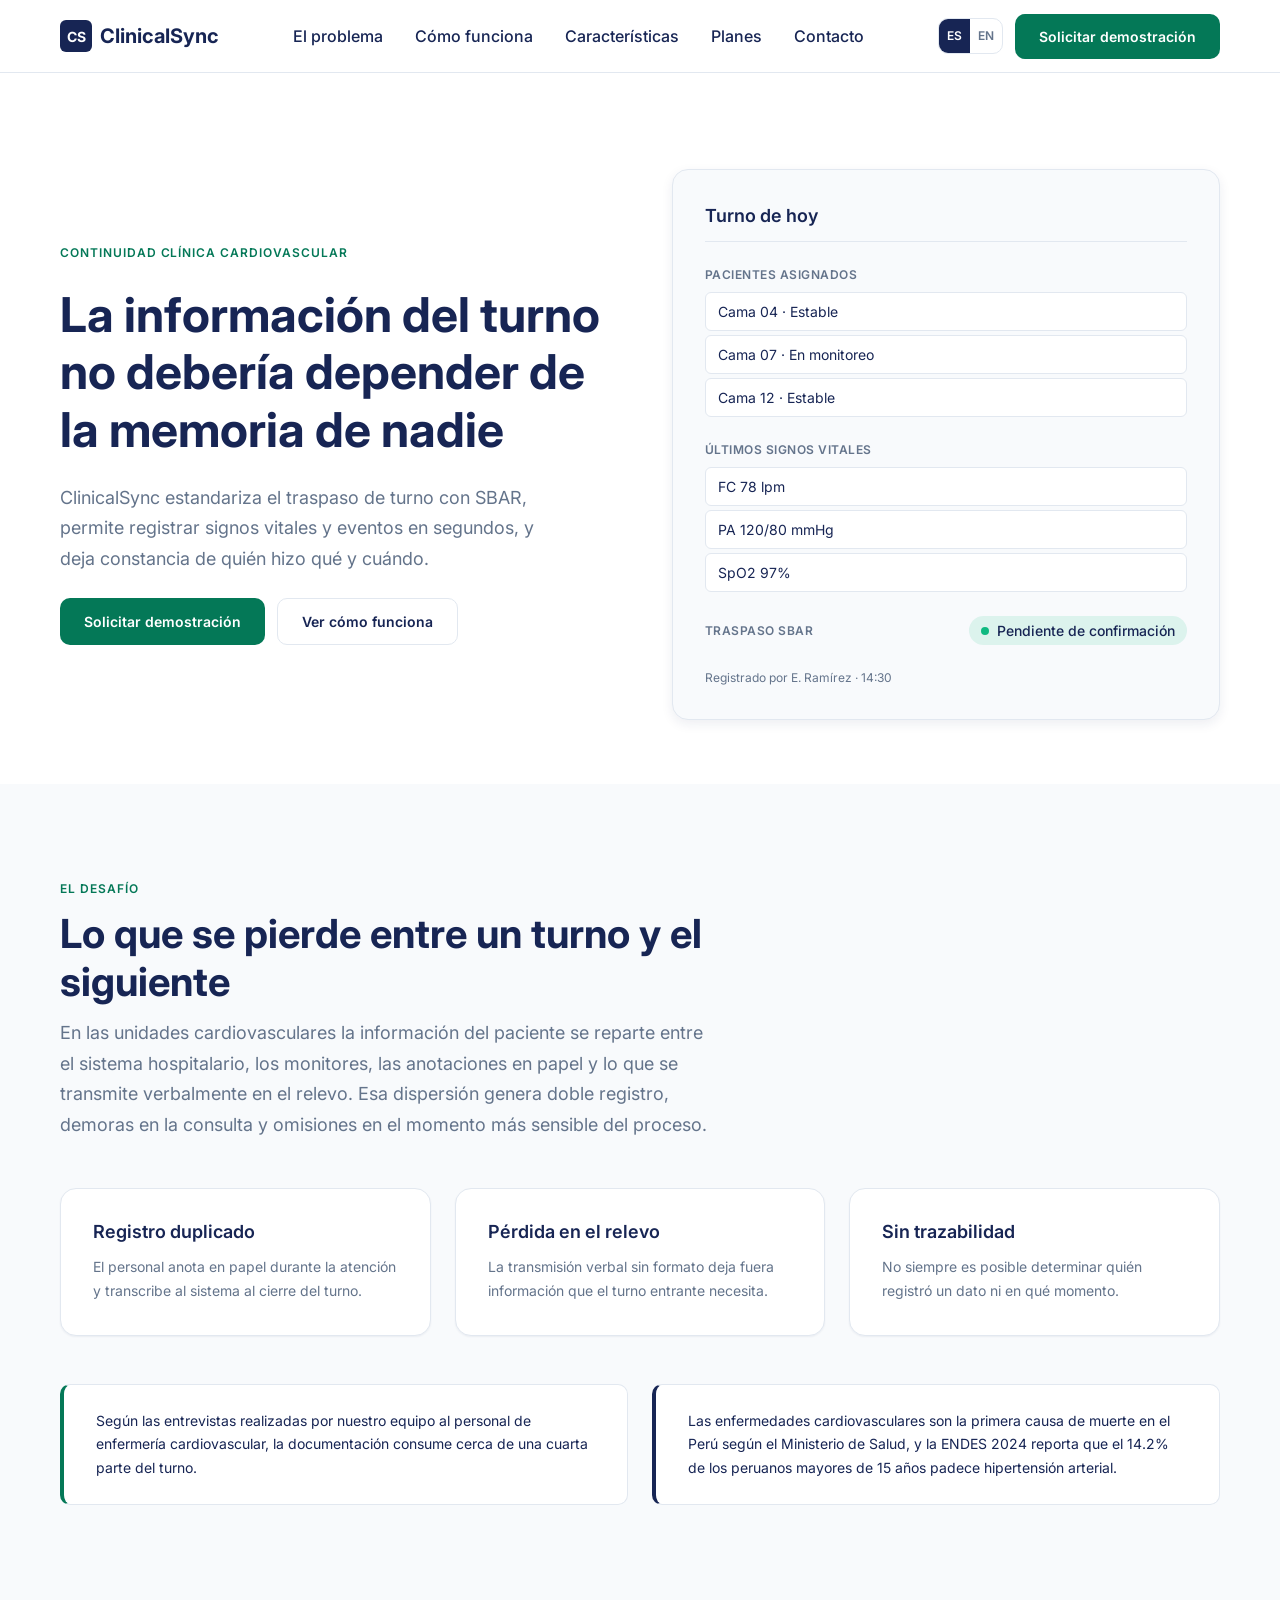
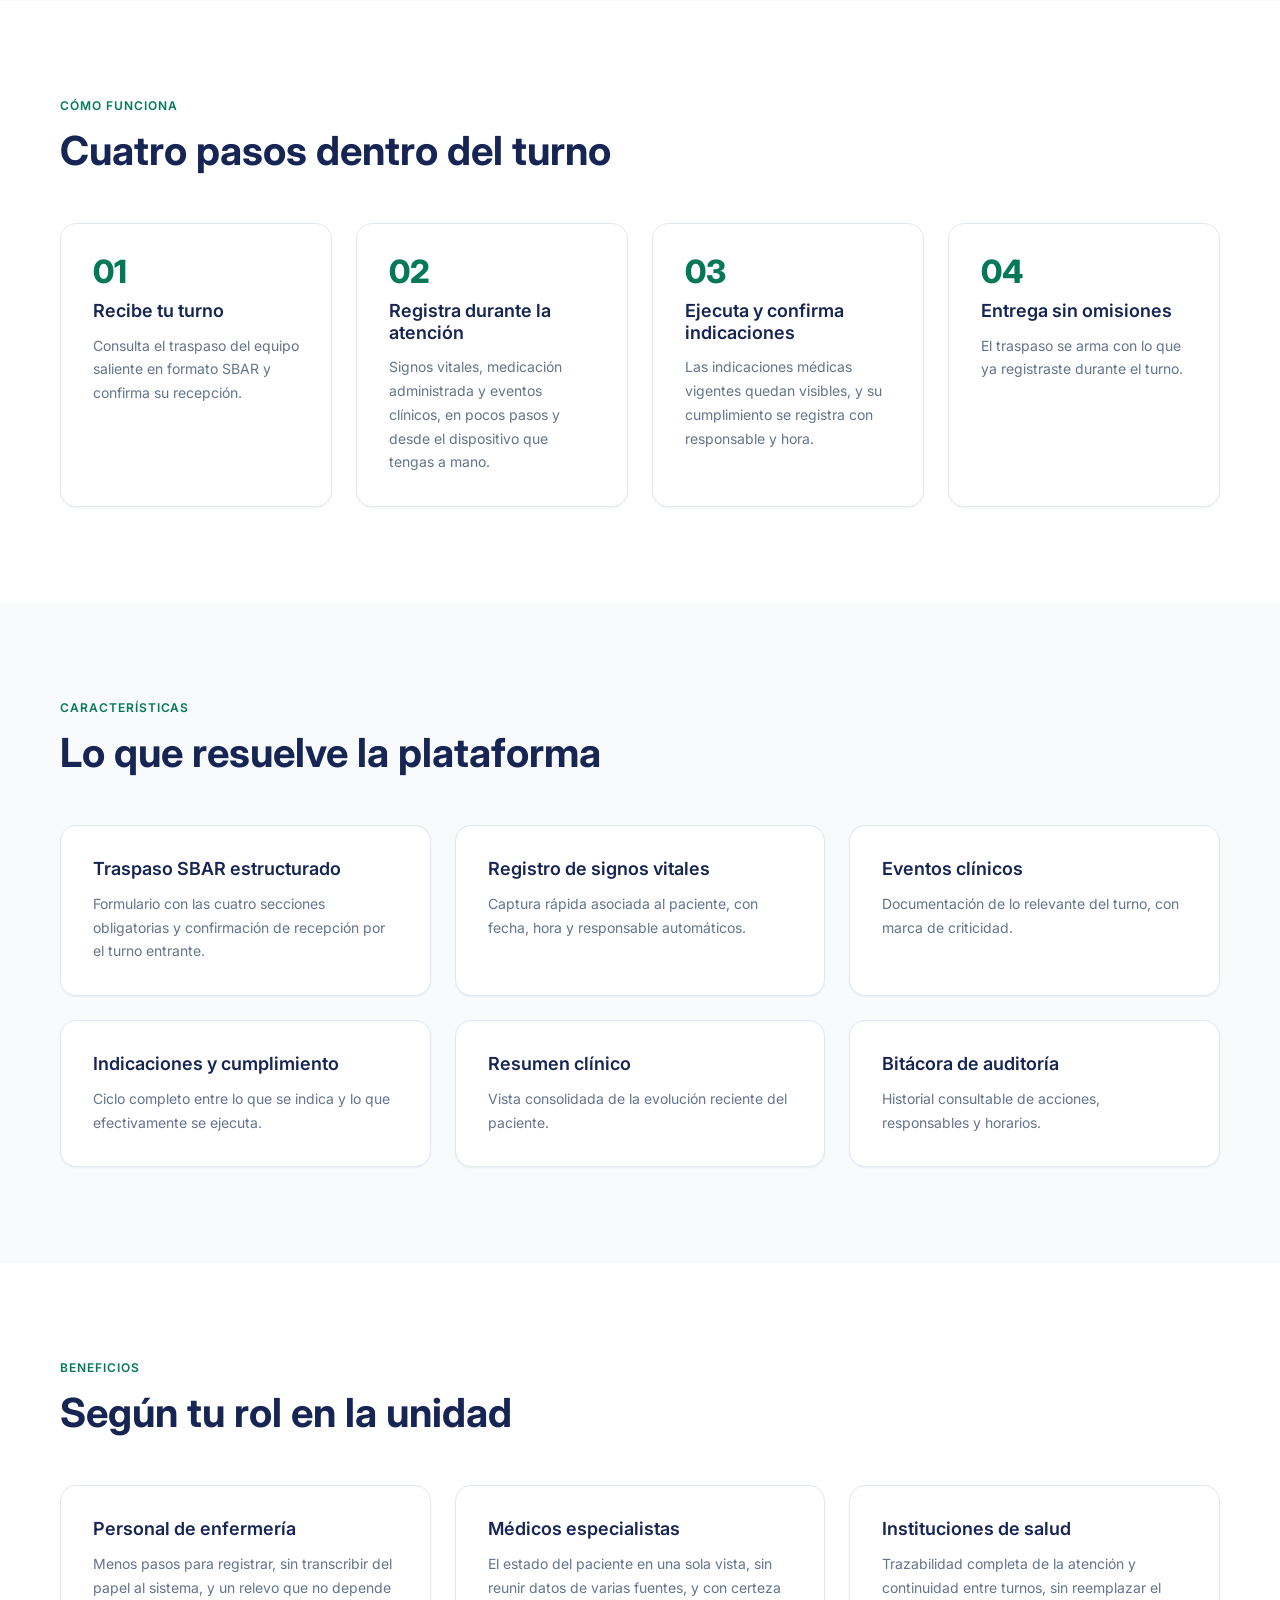
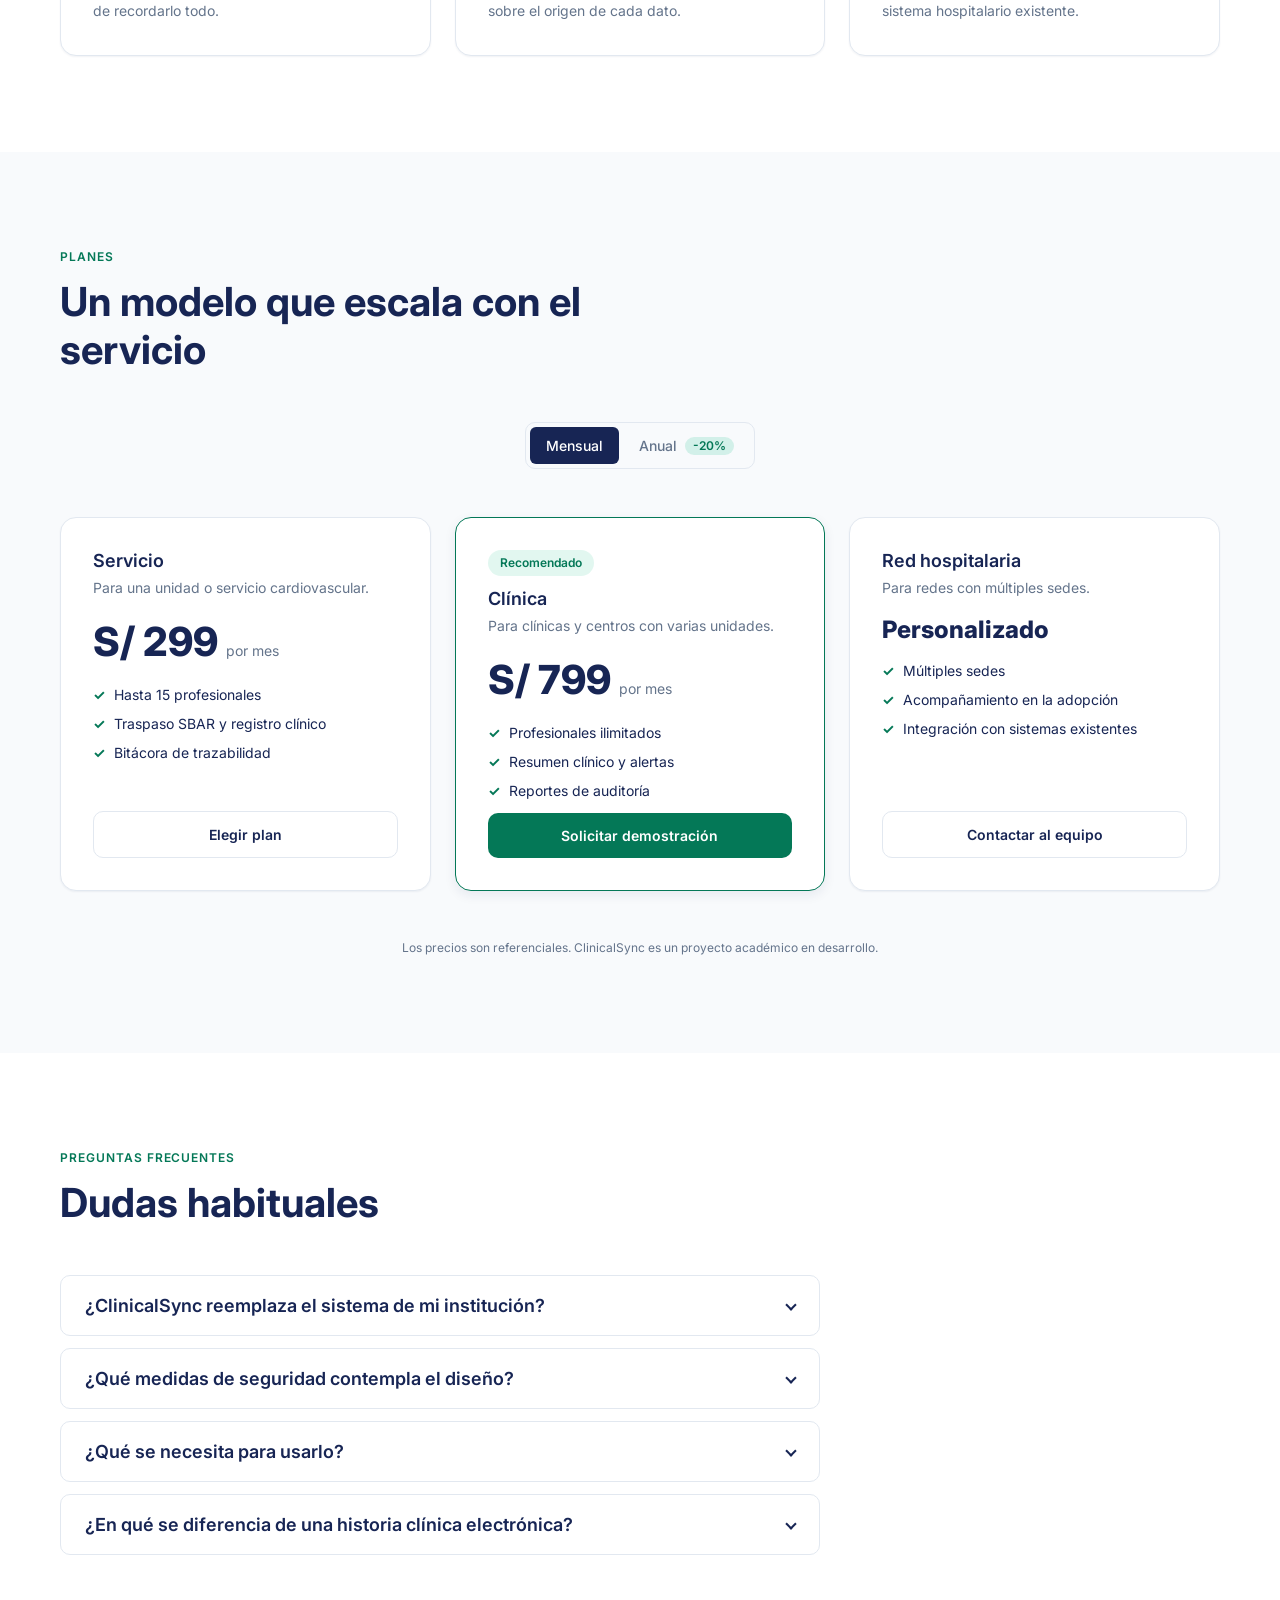
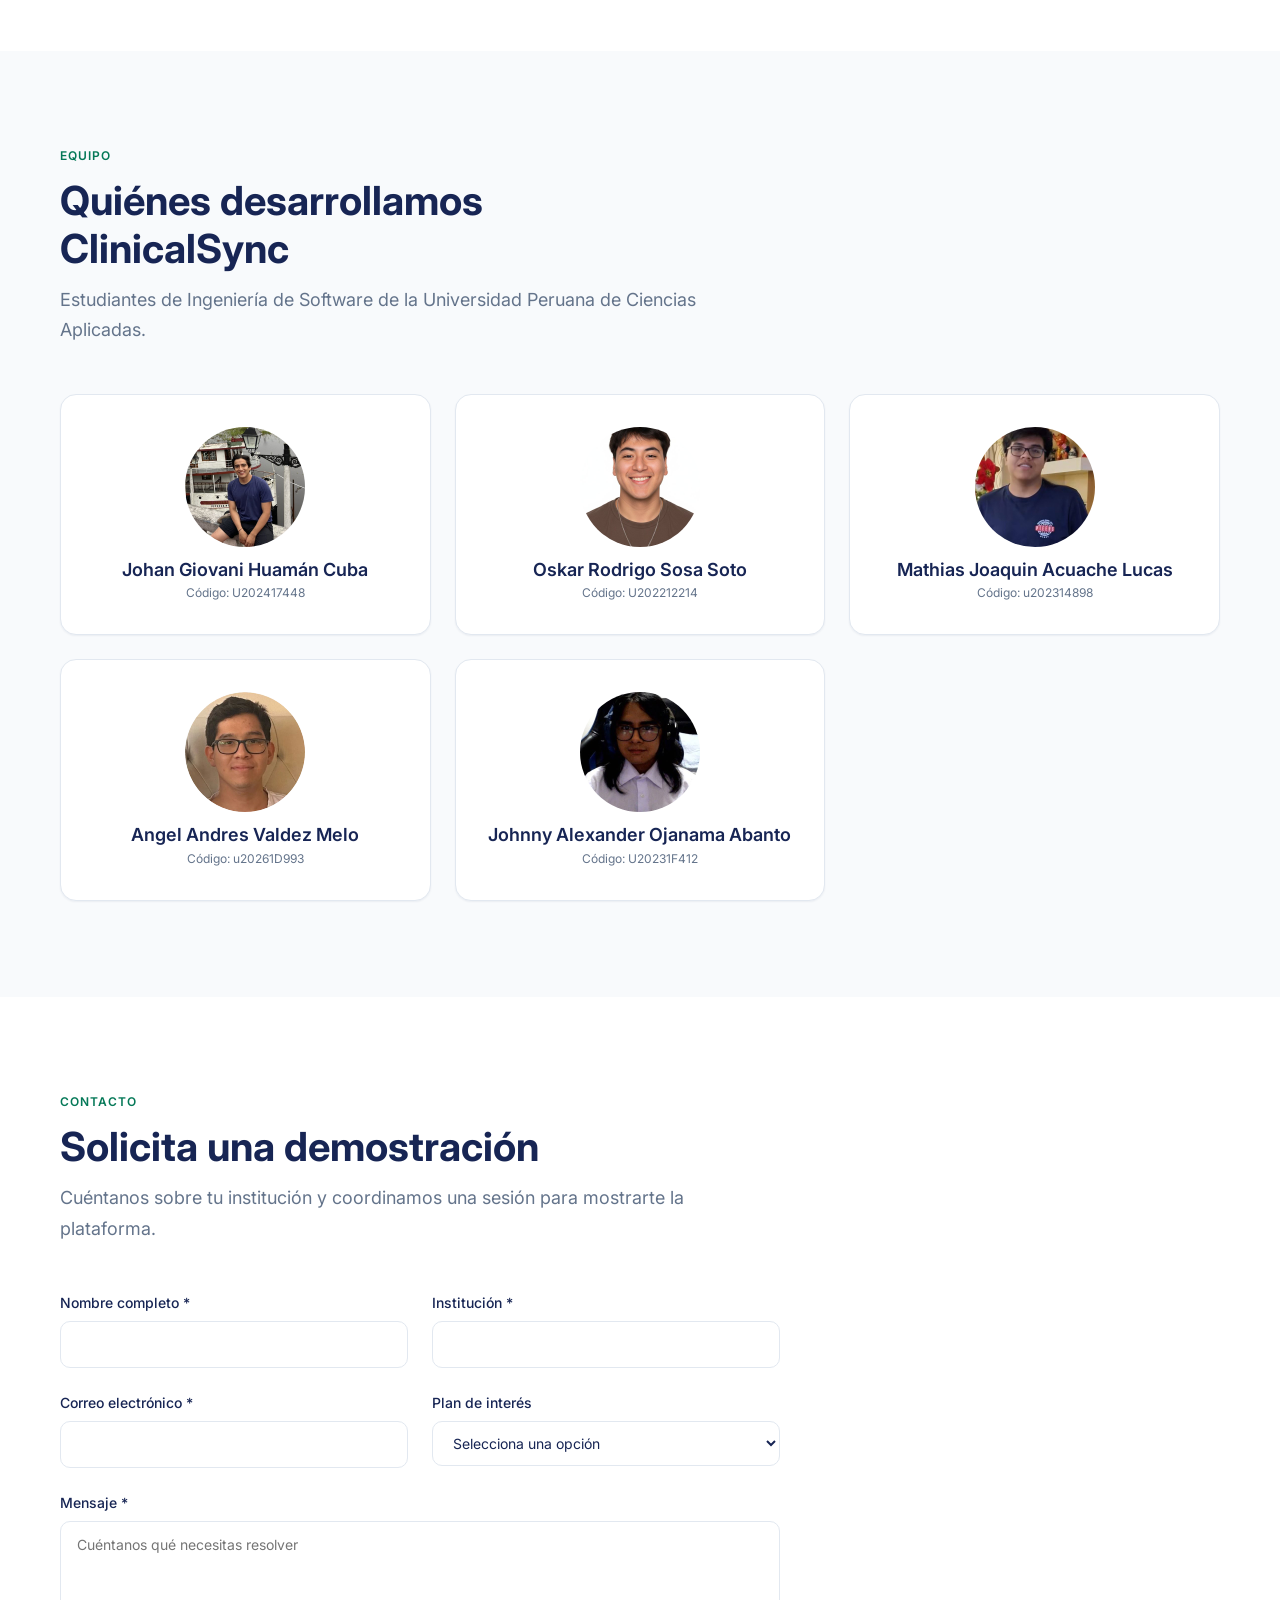
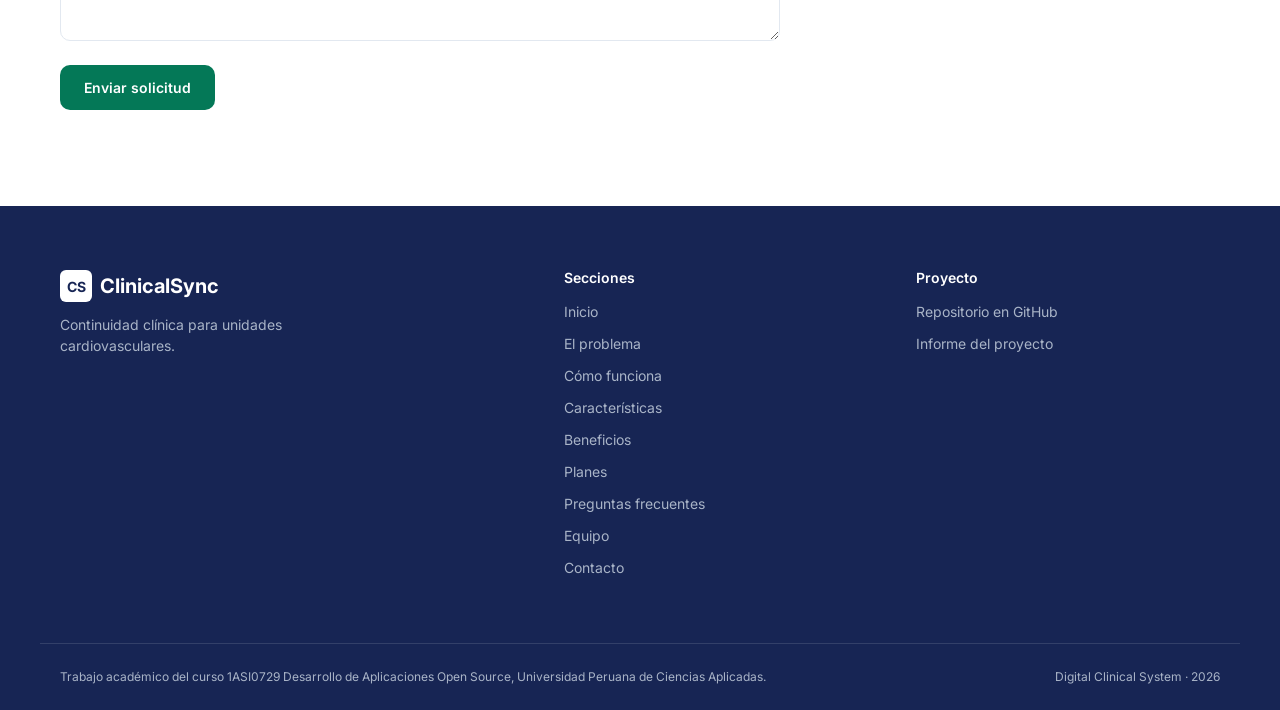
==== commit ed27b89c: "feat: add scroll reveal animation for sections and update navigation visibility" ====
--- a/index.html
+++ b/index.html
@@ -23,6 +23,56 @@
       content="Plataforma web que estandariza el traspaso de turno con SBAR, agiliza el registro de signos vitales y garantiza la trazabilidad de cada acción clínica en unidades cardiovasculares."
       data-i18n-attr="content:meta.description"
     />
+    <meta
+      name="keywords"
+      content="traspaso de turno, SBAR, registro clínico, signos vitales, trazabilidad clínica, unidad cardiovascular, UCI cardiovascular, software clínico"
+      data-i18n-attr="content:meta.keywords"
+    />
+    <meta name="author" content="Digital Clinical System" />
+    <meta name="robots" content="index, follow" />
+    <meta http-equiv="Content-Language" content="es-PE" />
+    <link rel="canonical" href="https://clinicalsync-landing.vercel.app/" />
+
+    <!--
+      Sin rutas separadas por idioma (una sola página, el toggle ES/EN es
+      client-side), así que las tres variantes apuntan a la misma URL: es una
+      señal para buscadores, no un enrutamiento real por idioma.
+    -->
+    <link rel="alternate" hreflang="es" href="https://clinicalsync-landing.vercel.app/" />
+    <link rel="alternate" hreflang="en" href="https://clinicalsync-landing.vercel.app/" />
+    <link rel="alternate" hreflang="x-default" href="https://clinicalsync-landing.vercel.app/" />
+
+    <meta property="og:type" content="website" />
+    <meta property="og:site_name" content="ClinicalSync" />
+    <meta property="og:url" content="https://clinicalsync-landing.vercel.app/" />
+    <meta
+      property="og:title"
+      content="ClinicalSync — Continuidad clínica en unidades cardiovasculares"
+      data-i18n-attr="content:meta.og.title"
+    />
+    <meta
+      property="og:description"
+      content="Estandariza el traspaso SBAR, registra signos vitales en segundos y deja constancia de quién hizo qué y cuándo."
+      data-i18n-attr="content:meta.og.description"
+    />
+    <meta property="og:image" content="https://clinicalsync-landing.vercel.app/assets/img/og-image.png" />
+    <meta property="og:image:width" content="1200" />
+    <meta property="og:image:height" content="630" />
+    <meta property="og:locale" content="es_PE" />
+    <meta property="og:locale:alternate" content="en_US" />
+
+    <meta name="twitter:card" content="summary_large_image" />
+    <meta
+      name="twitter:title"
+      content="ClinicalSync — Continuidad clínica en unidades cardiovasculares"
+      data-i18n-attr="content:meta.og.title"
+    />
+    <meta
+      name="twitter:description"
+      content="Estandariza el traspaso SBAR, registra signos vitales en segundos y deja constancia de quién hizo qué y cuándo."
+      data-i18n-attr="content:meta.og.description"
+    />
+    <meta name="twitter:image" content="https://clinicalsync-landing.vercel.app/assets/img/og-image.png" />
 
     <link rel="preconnect" href="https://fonts.googleapis.com" />
     <link rel="preconnect" href="https://fonts.gstatic.com" crossorigin />
@@ -55,7 +105,9 @@
           aria-label="Navegación principal"
         >
           <ul class="site-nav__list">
-            <li><a class="site-nav__link" href="#inicio" data-i18n="nav.home">Inicio</a></li>
+            <li class="site-nav__item--secondary">
+              <a class="site-nav__link" href="#inicio" data-i18n="nav.home">Inicio</a>
+            </li>
             <li>
               <a class="site-nav__link" href="#problema" data-i18n="nav.problem">
                 El problema
@@ -71,7 +123,7 @@
                 Características
               </a>
             </li>
-            <li>
+            <li class="site-nav__item--secondary">
               <a class="site-nav__link" href="#beneficios" data-i18n="nav.benefits">
                 Beneficios
               </a>
@@ -79,12 +131,12 @@
             <li>
               <a class="site-nav__link" href="#planes" data-i18n="nav.pricing">Planes</a>
             </li>
-            <li>
+            <li class="site-nav__item--secondary">
               <a class="site-nav__link" href="#preguntas-frecuentes" data-i18n="nav.faq">
                 Preguntas frecuentes
               </a>
             </li>
-            <li>
+            <li class="site-nav__item--secondary">
               <a class="site-nav__link" href="#equipo" data-i18n="nav.team">Equipo</a>
             </li>
             <li>
@@ -610,6 +662,7 @@
                 class="team-member__photo"
                 src="assets/img/team/johan.jpg"
                 alt="Foto de Johan Giovani Huamán Cuba"
+                data-i18n-attr="alt:team.photoAlt.johan"
                 width="480"
                 height="480"
                 loading="lazy"
@@ -627,6 +680,7 @@
                 class="team-member__photo"
                 src="assets/img/team/oskar.jpg"
                 alt="Foto de Oskar Rodrigo Sosa Soto"
+                data-i18n-attr="alt:team.photoAlt.oskar"
                 width="480"
                 height="480"
                 loading="lazy"
@@ -644,6 +698,7 @@
                 class="team-member__photo"
                 src="assets/img/team/mathias.jpg"
                 alt="Foto de Mathias Joaquin Acuache Lucas"
+                data-i18n-attr="alt:team.photoAlt.mathias"
                 width="480"
                 height="480"
                 loading="lazy"
@@ -661,6 +716,7 @@
                 class="team-member__photo"
                 src="assets/img/team/angel.jpg"
                 alt="Foto de Angel Andres Valdez Melo"
+                data-i18n-attr="alt:team.photoAlt.angel"
                 width="480"
                 height="480"
                 loading="lazy"
@@ -678,6 +734,7 @@
                 class="team-member__photo"
                 src="assets/img/team/johnny.jpg"
                 alt="Foto de Johnny Alexander Ojanama Abanto"
+                data-i18n-attr="alt:team.photoAlt.johnny"
                 width="480"
                 height="480"
                 loading="lazy"
@@ -709,7 +766,7 @@
               <label for="field-name" data-i18n="contact.name">Nombre completo</label>
               <input type="text" id="field-name" name="name" autocomplete="name" required
                 aria-describedby="error-name" />
-              <span class="form-error" id="error-name" data-i18n="contact.errorRequired" hidden>
+              <span class="form-error" id="error-name" role="alert" data-i18n="contact.errorRequired" hidden>
                 Este campo es obligatorio
               </span>
             </div>
@@ -727,6 +784,7 @@
               <span
                 class="form-error"
                 id="error-institution"
+                role="alert"
                 data-i18n="contact.errorRequired"
                 hidden
               >
@@ -747,12 +805,19 @@
               <span
                 class="form-error"
                 id="error-email-required"
+                role="alert"
                 data-i18n="contact.errorRequired"
                 hidden
               >
                 Este campo es obligatorio
               </span>
-              <span class="form-error" id="error-email-invalid" data-i18n="contact.errorEmail" hidden>
+              <span
+                class="form-error"
+                id="error-email-invalid"
+                role="alert"
+                data-i18n="contact.errorEmail"
+                hidden
+              >
                 Ingresa un correo electrónico válido
               </span>
             </div>
@@ -783,6 +848,7 @@
               <span
                 class="form-error"
                 id="error-message"
+                role="alert"
                 data-i18n="contact.errorRequired"
                 hidden
               >
--- a/css/base.css
+++ b/css/base.css
@@ -107,6 +107,20 @@
   top: var(--space-4);
 }
 
+/* Animación de entrada al hacer scroll (ver js/main.js). La clase .reveal
+   solo la agrega JS cuando prefers-reduced-motion NO está activo, así que un
+   usuario con esa preferencia nunca llega a ver el estado oculto. */
+.reveal {
+  opacity: 0;
+  transform: translateY(12px);
+  transition: opacity 400ms ease, transform 400ms ease;
+}
+
+.reveal.is-visible {
+  opacity: 1;
+  transform: translateY(0);
+}
+
 @media (prefers-reduced-motion: reduce) {
   html {
     scroll-behavior: auto;
--- a/css/layout.css
+++ b/css/layout.css
@@ -99,15 +99,23 @@
     transition: none;
   }
 
+  /* La barra de escritorio muestra solo 5 de los 9 enlaces (navegación
+     principal); Inicio, Beneficios, Preguntas frecuentes y Equipo quedan
+     como navegación secundaria, disponible en el menú móvil y en el pie de
+     página. No se quitan del DOM: siguen en el menú colapsado. */
+  .site-nav__item--secondary {
+    display: none;
+  }
+
   .site-nav__list {
     flex-direction: row;
     align-items: center;
-    gap: var(--space-2);
+    gap: var(--space-6);
   }
 
   .site-nav__link {
     padding: var(--space-2) 0;
-    font-size: var(--fs-sm);
+    font-size: var(--fs-base);
     border-bottom: none;
     white-space: nowrap;
   }
@@ -117,13 +125,10 @@
   }
 }
 
-/* El CTA del header solo entra a partir de aquí; entre 1024px y este punto
-   el CTA principal de la sección hero cumple ese rol sin apretar la barra. */
-@media (min-width: 1400px) {
-  .site-nav__list {
-    gap: var(--space-4);
-  }
-
+/* El CTA del header entra un poco después de que el nav se vuelve horizontal;
+   justo en 1024px queda demasiado apretado con los 5 enlaces + selector de
+   idioma. Antes de este punto el CTA de la sección hero cumple ese rol. */
+@media (min-width: 1100px) {
   .site-header__actions .btn-nav-cta {
     display: inline-flex;
   }
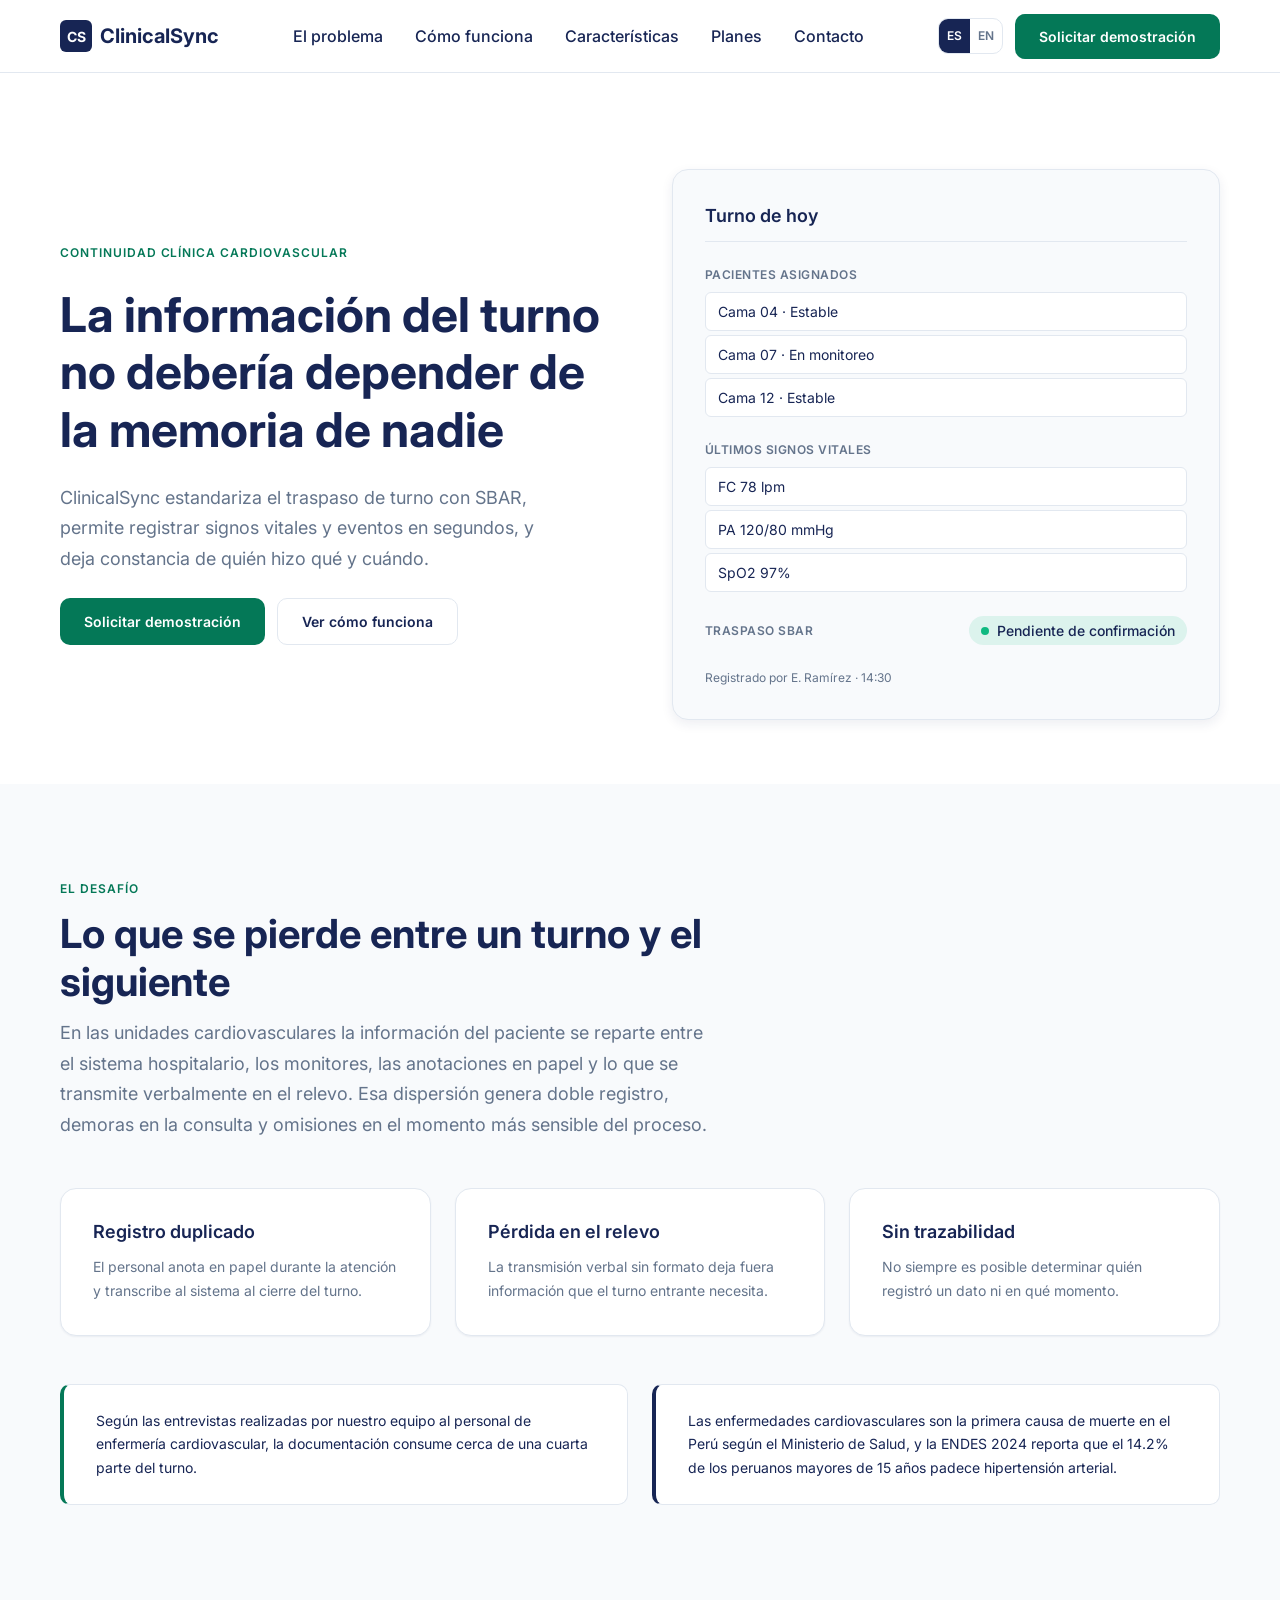
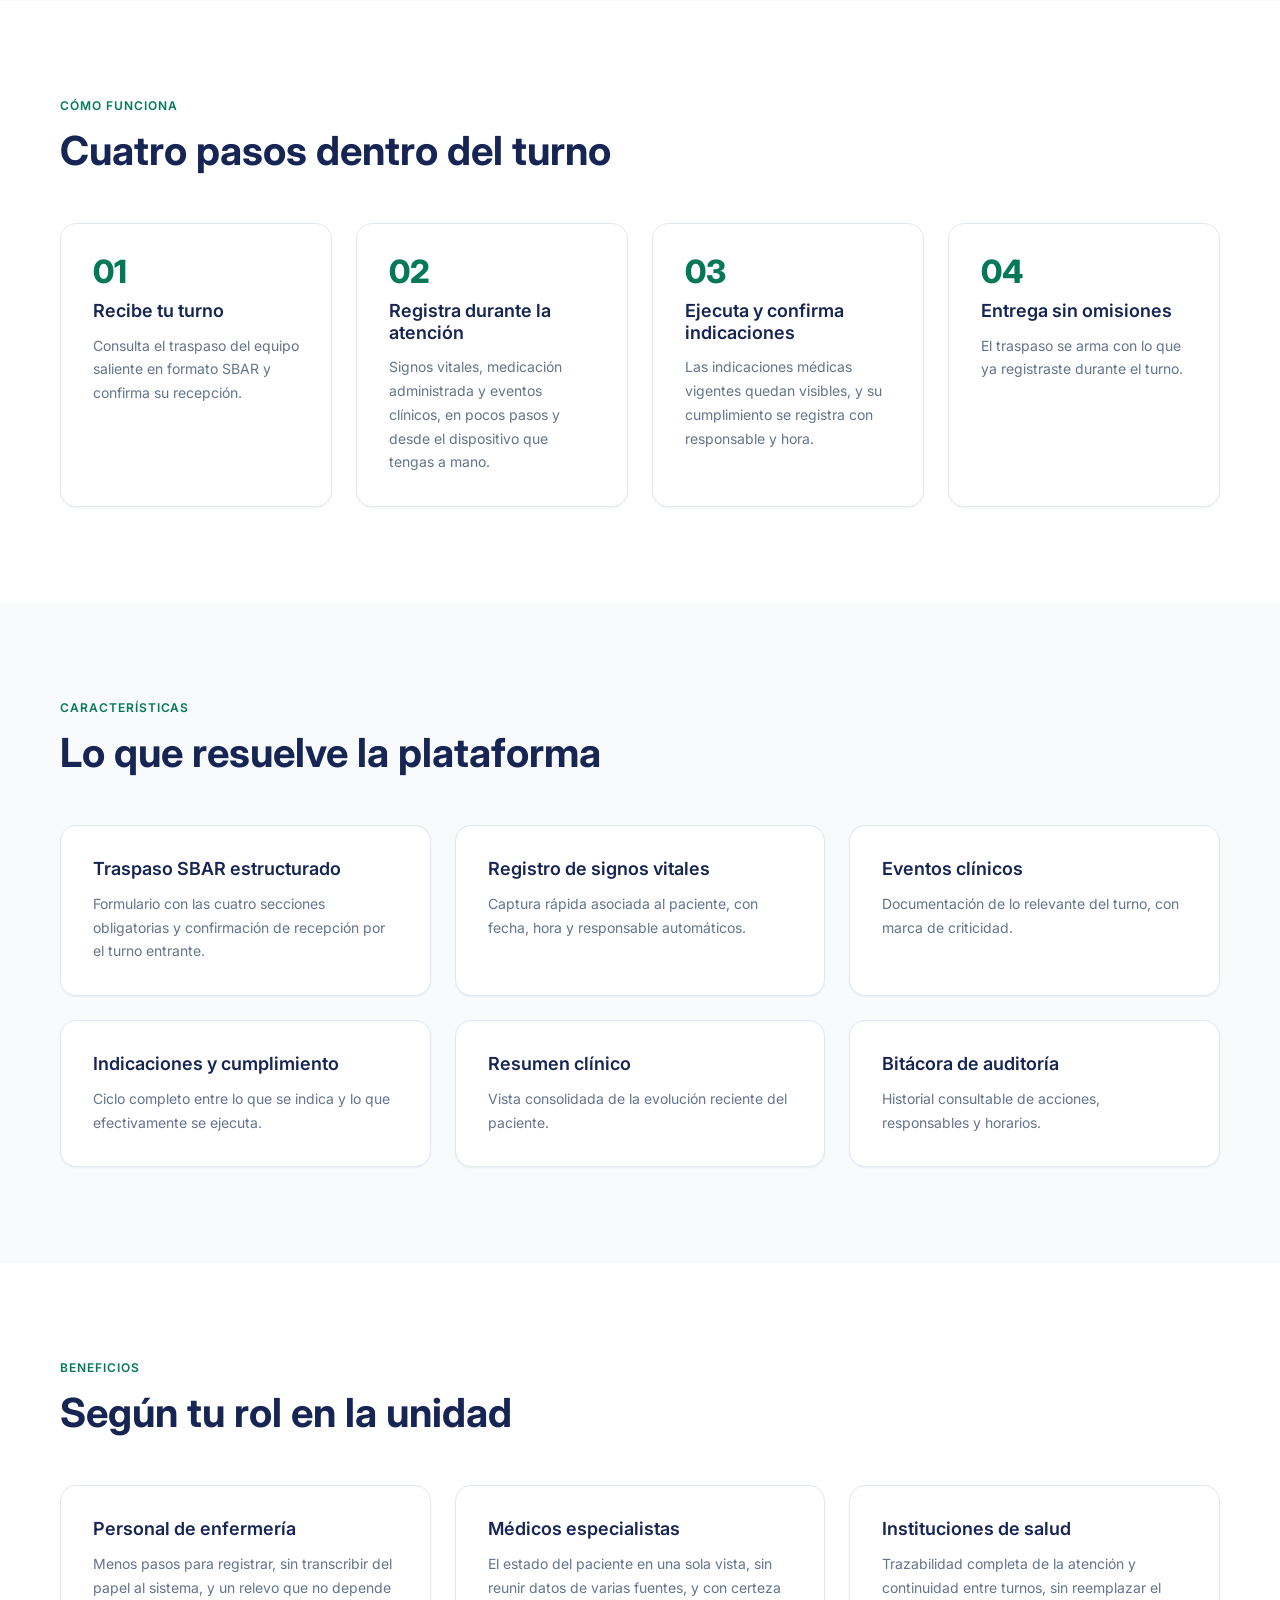
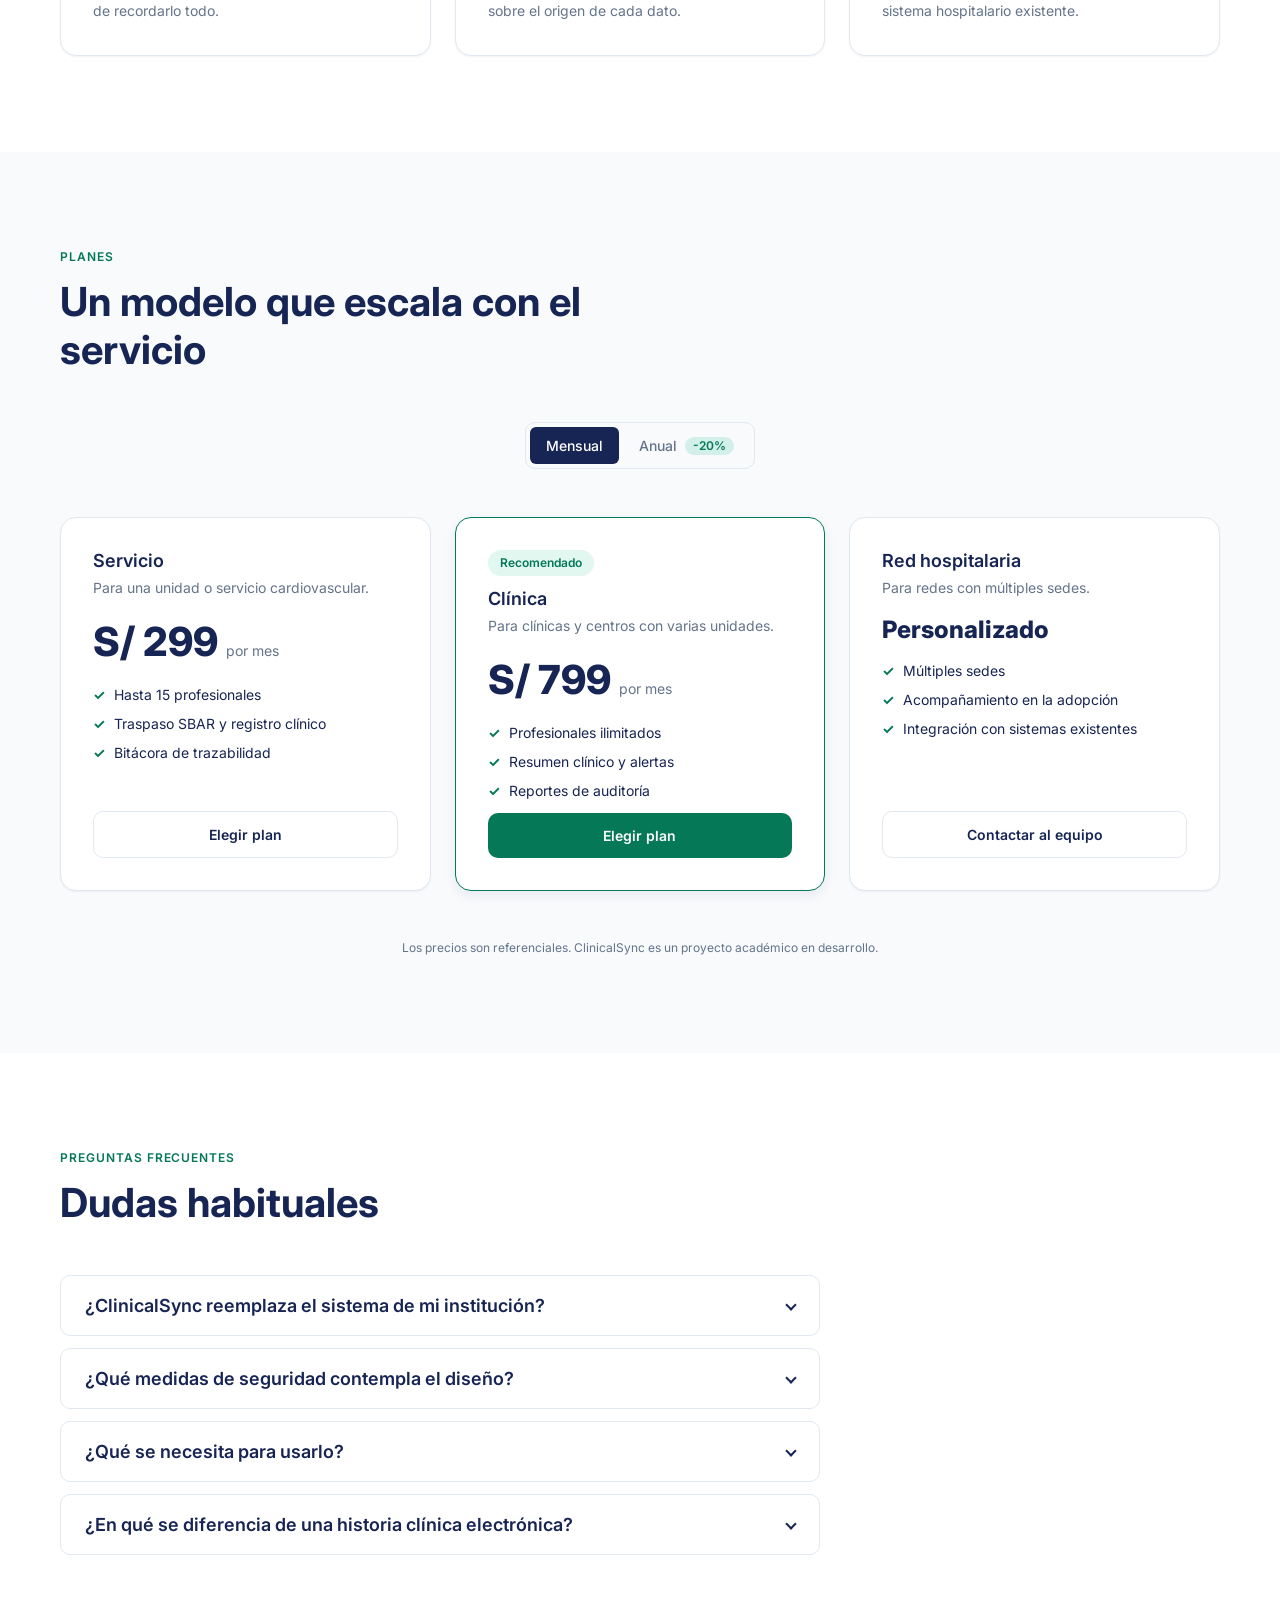
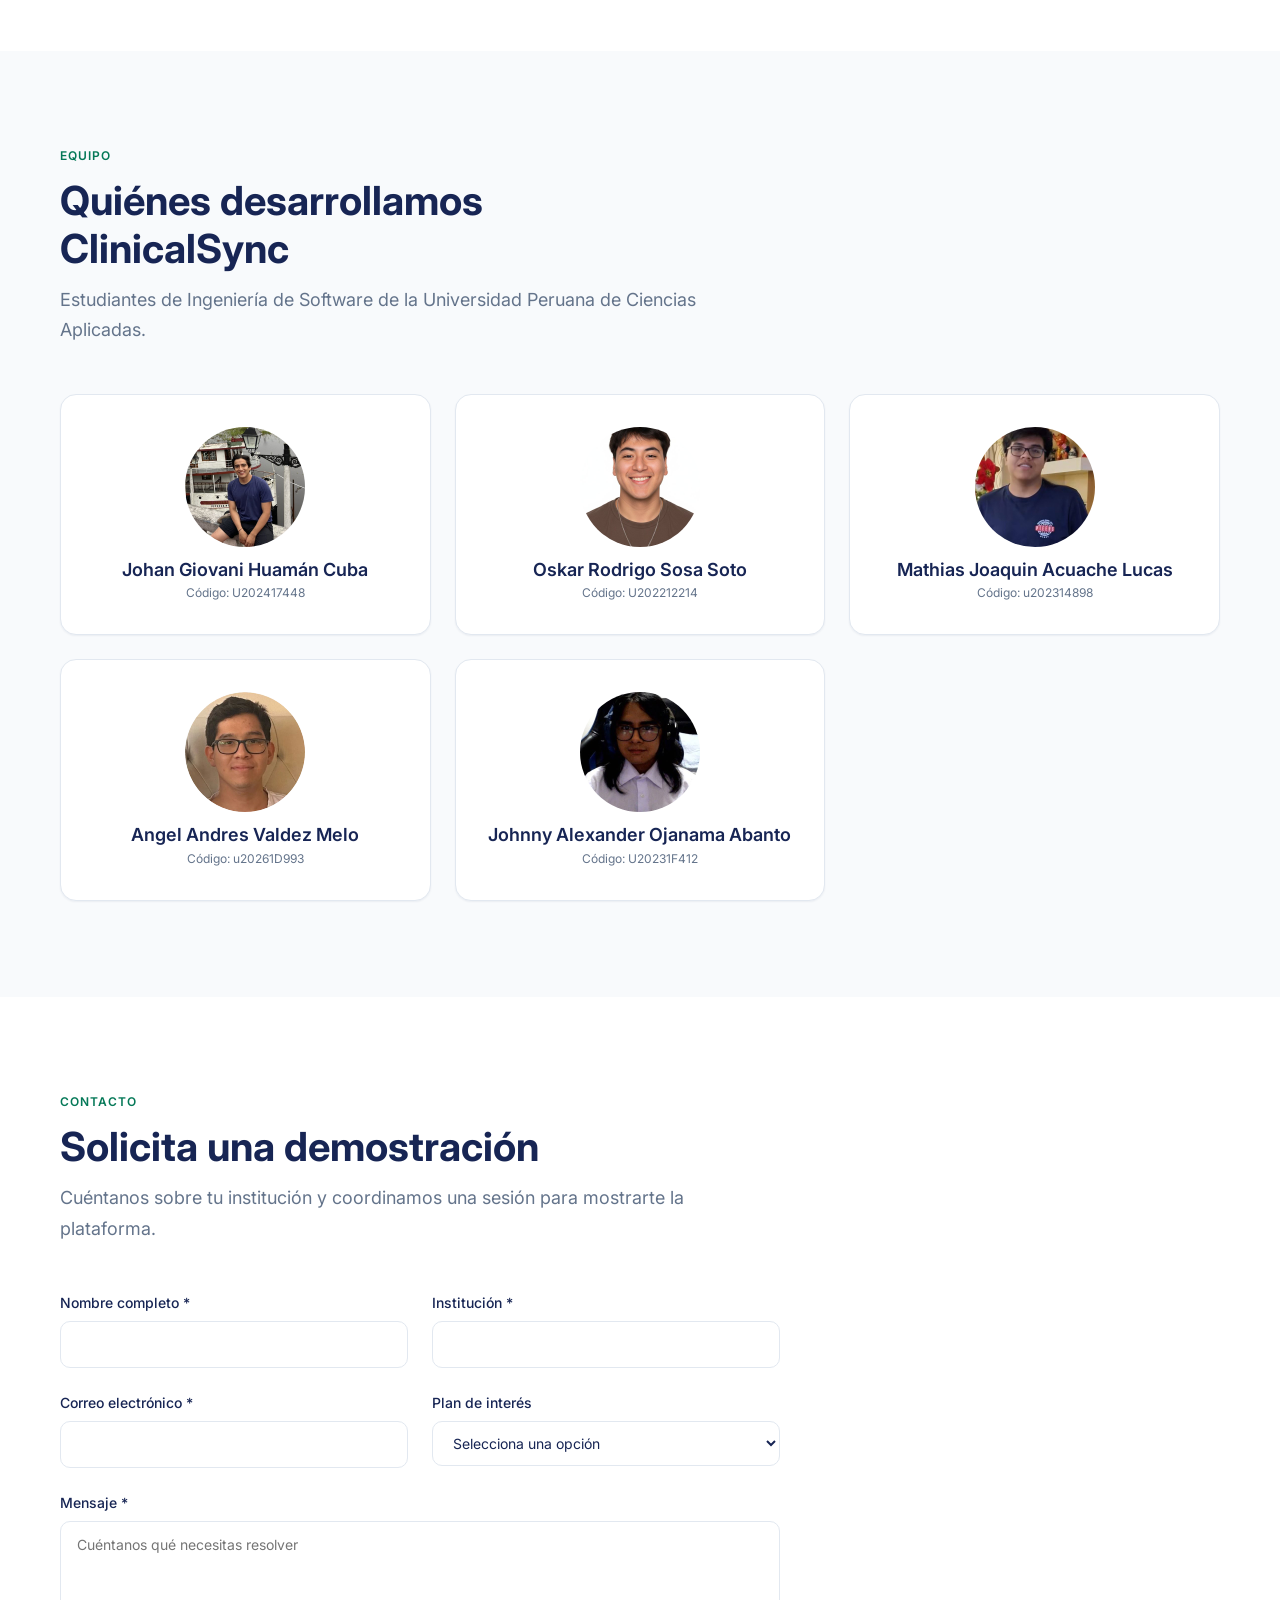
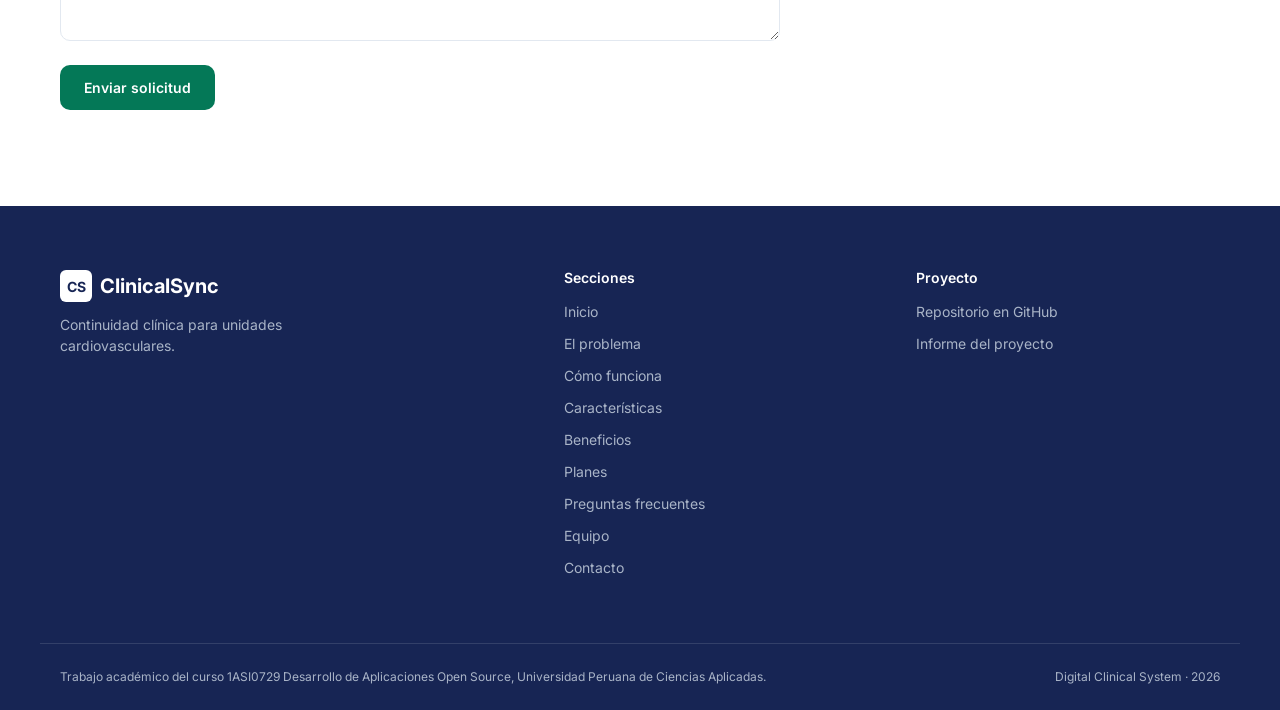
==== commit 29d5822d: "feat: add simulated payment checkout linking to the web application" ====
--- a/index.html
+++ b/index.html
@@ -517,9 +517,9 @@
                 <li data-i18n="pricing.plan1.f2">Traspaso SBAR y registro clínico</li>
                 <li data-i18n="pricing.plan1.f3">Bitácora de trazabilidad</li>
               </ul>
-              <a class="btn btn-secondary plan__cta" href="#contacto" data-i18n="pricing.plan1.cta">
+              <button type="button" class="btn btn-secondary plan__cta" data-plan="servicio" data-i18n="pricing.plan1.cta">
                 Elegir plan
-              </a>
+              </button>
             </article>
 
             <article class="card plan plan--recommended">
@@ -553,9 +553,9 @@
                 <li data-i18n="pricing.plan2.f2">Resumen clínico y alertas</li>
                 <li data-i18n="pricing.plan2.f3">Reportes de auditoría</li>
               </ul>
-              <a class="btn btn-primary plan__cta" href="#contacto" data-i18n="pricing.plan2.cta">
-                Solicitar demostración
-              </a>
+              <button type="button" class="btn btn-primary plan__cta" data-plan="clinica" data-i18n="pricing.plan2.cta">
+                Elegir plan
+              </button>
             </article>
 
             <article class="card plan">
@@ -938,6 +938,86 @@
       </div>
     </footer>
 
+
+    <!-- Simulacion de pasarela de pago. No procesa pagos reales ni envia datos
+         a ningun servidor. Los campos de tarjeta son de solo lectura y usan
+         valores de prueba. -->
+    <dialog id="checkout" class="checkout" aria-labelledby="checkout-titulo">
+      <div class="checkout__panel">
+        <p class="checkout__aviso" role="note">
+          <strong>Simulación</strong> &middot; Entorno de demostración académica. No se
+          procesa ningún pago real ni se solicitan datos reales.
+        </p>
+
+        <section data-paso="1">
+          <h3 id="checkout-titulo" class="checkout__titulo" tabindex="-1">Resumen de tu plan</h3>
+          <dl class="checkout__resumen">
+            <div><dt>Plan</dt><dd data-resumen-plan>&mdash;</dd></div>
+            <div><dt>Periodicidad</dt><dd data-resumen-periodo>&mdash;</dd></div>
+            <div><dt>Importe</dt><dd data-resumen-precio>&mdash;</dd></div>
+          </dl>
+          <p class="checkout__nota">
+            La contratación real se coordina con el equipo comercial. Este recorrido
+            muestra cómo sería el proceso en el producto final.
+          </p>
+          <div class="checkout__acciones">
+            <button type="button" class="btn btn-secondary" data-cerrar>Cancelar</button>
+            <button type="button" class="btn btn-primary" data-ir="2">Continuar</button>
+          </div>
+        </section>
+
+        <section data-paso="2" hidden>
+          <h3 class="checkout__titulo" tabindex="-1">Datos de pago</h3>
+          <p class="checkout__nota">
+            Los campos vienen con una <strong>tarjeta de prueba</strong> y no son
+            editables, para que nadie ingrese datos reales en una demostración.
+          </p>
+          <div class="checkout__campos">
+            <label for="sim-card">Número de tarjeta (prueba)</label>
+            <input id="sim-card" type="text" value="4242 4242 4242 4242" readonly aria-readonly="true" />
+            <div class="checkout__fila">
+              <div>
+                <label for="sim-exp">Vencimiento</label>
+                <input id="sim-exp" type="text" value="12/30" readonly aria-readonly="true" />
+              </div>
+              <div>
+                <label for="sim-cvc">CVC</label>
+                <input id="sim-cvc" type="text" value="123" readonly aria-readonly="true" />
+              </div>
+            </div>
+            <label for="sim-nombre">Titular</label>
+            <input id="sim-nombre" type="text" value="TITULAR DE PRUEBA" readonly aria-readonly="true" />
+          </div>
+          <div class="checkout__acciones">
+            <button type="button" class="btn btn-secondary" data-ir="1">Volver</button>
+            <button type="button" class="btn btn-primary" data-ir="3">Confirmar suscripción</button>
+          </div>
+        </section>
+
+        <section data-paso="3" hidden>
+          <h3 class="checkout__titulo" tabindex="-1">Suscripción simulada</h3>
+          <p class="checkout__ok" role="status">
+            La simulación se completó correctamente. <strong>No se realizó ningún cargo.</strong>
+          </p>
+          <dl class="checkout__resumen">
+            <div><dt>Número de orden</dt><dd data-orden>&mdash;</dd></div>
+            <div><dt>Estado</dt><dd>Simulada</dd></div>
+          </dl>
+          <p class="checkout__nota">
+            En el producto final, aquí se entregarían las credenciales de acceso.
+            Puedes revisar la aplicación con datos de demostración.
+          </p>
+          <div class="checkout__acciones">
+            <button type="button" class="btn btn-secondary" data-cerrar>Cerrar</button>
+            <a class="btn btn-primary" data-app href="#" target="_blank" rel="noopener">
+              Ingresar a la plataforma
+            </a>
+          </div>
+        </section>
+      </div>
+    </dialog>
+
+    <script type="module" src="js/checkout.js"></script>
     <script type="module" src="js/main.js"></script>
   </body>
 </html>
--- a/css/components.css
+++ b/css/components.css
@@ -590,3 +590,55 @@
 .site-footer :focus-visible {
   outline-color: var(--color-emerald);
 }
+
+/* ---------- Simulacion de pasarela de pago ---------- */
+.checkout {
+  border: 0;
+  border-radius: 16px;
+  padding: 0;
+  max-width: 440px;
+  width: calc(100% - 2rem);
+  margin: auto;
+  background: var(--color-bg);
+  color: var(--color-text);
+  box-shadow: 0 20px 60px rgb(23 37 84 / 0.25);
+}
+.checkout::backdrop { background: rgb(23 37 84 / 0.55); }
+.checkout__panel { padding: 1.5rem; }
+.checkout__aviso {
+  margin: 0 0 1.25rem;
+  padding: 0.6rem 0.8rem;
+  border-radius: 10px;
+  background: #fef3c7;
+  color: #78350f;
+  font-size: 0.8rem;
+  line-height: 1.45;
+}
+.checkout__titulo { margin: 0 0 1rem; font-size: 1.15rem; color: var(--color-navy); }
+.checkout__titulo:focus-visible { outline: 3px solid var(--color-emerald-dark); outline-offset: 3px; }
+.checkout__resumen { margin: 0 0 1rem; display: grid; gap: 0.5rem; }
+.checkout__resumen > div {
+  display: flex; justify-content: space-between; gap: 1rem;
+  padding-bottom: 0.5rem; border-bottom: 1px solid var(--color-border);
+}
+.checkout__resumen dt { margin: 0; font-size: 0.85rem; color: var(--color-slate); }
+.checkout__resumen dd { margin: 0; font-weight: 600; text-align: right; }
+.checkout__nota { margin: 0 0 1.25rem; font-size: 0.82rem; color: var(--color-slate); line-height: 1.5; }
+.checkout__ok {
+  margin: 0 0 1rem; padding: 0.7rem 0.85rem; border-radius: 10px;
+  background: #d1fae5; color: var(--color-emerald-darker);
+  font-size: 0.88rem; line-height: 1.5;
+}
+.checkout__campos { display: grid; gap: 0.3rem; margin-bottom: 1.25rem; }
+.checkout__campos label { font-size: 0.78rem; font-weight: 600; margin-top: 0.5rem; }
+.checkout__campos input {
+  width: 100%; padding: 0.55rem 0.7rem; font: inherit; letter-spacing: 0.04em;
+  border: 1px solid var(--color-border); border-radius: 8px;
+  background: var(--color-surface); color: var(--color-slate);
+}
+.checkout__fila { display: grid; grid-template-columns: 1fr 1fr; gap: 0.75rem; }
+.checkout__acciones { display: flex; gap: 0.6rem; justify-content: flex-end; flex-wrap: wrap; }
+.checkout__acciones .btn { flex: 1 1 auto; text-align: center; }
+@media (max-width: 420px) {
+  .checkout__acciones { flex-direction: column-reverse; }
+}
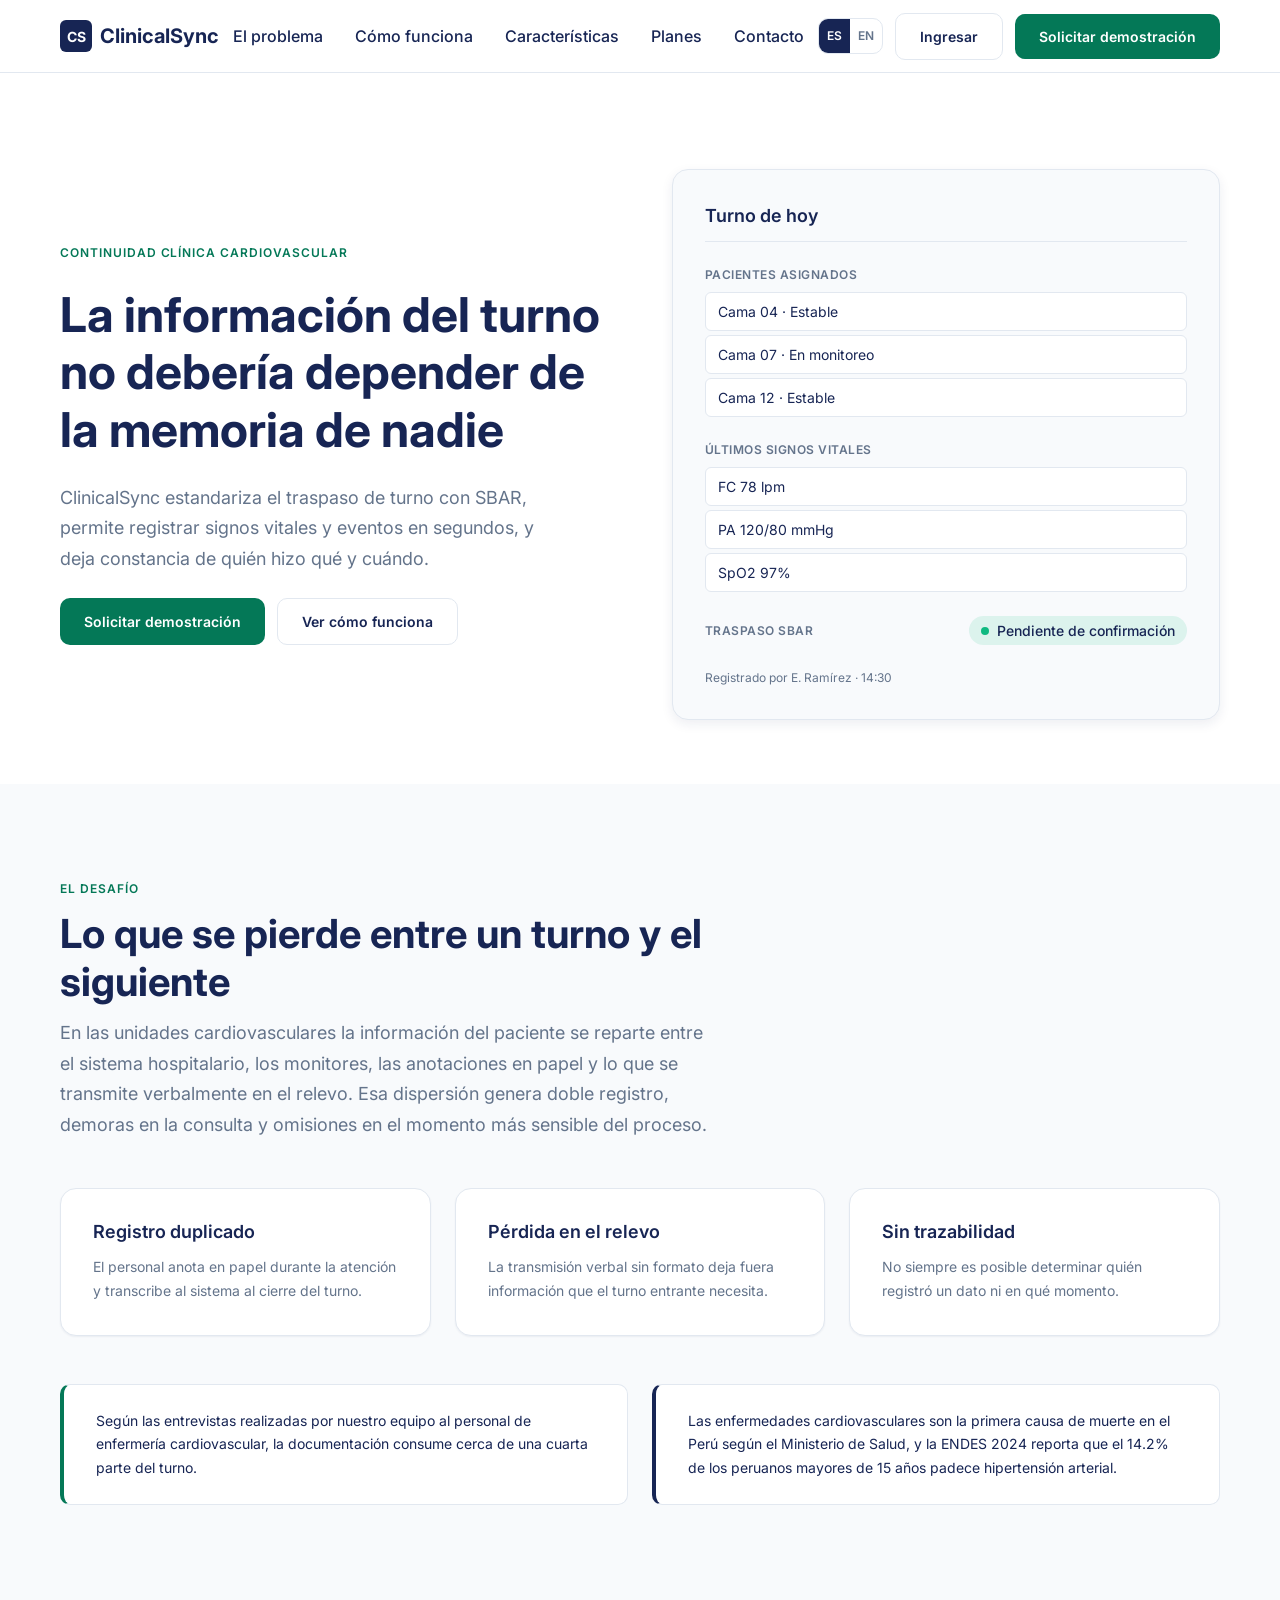
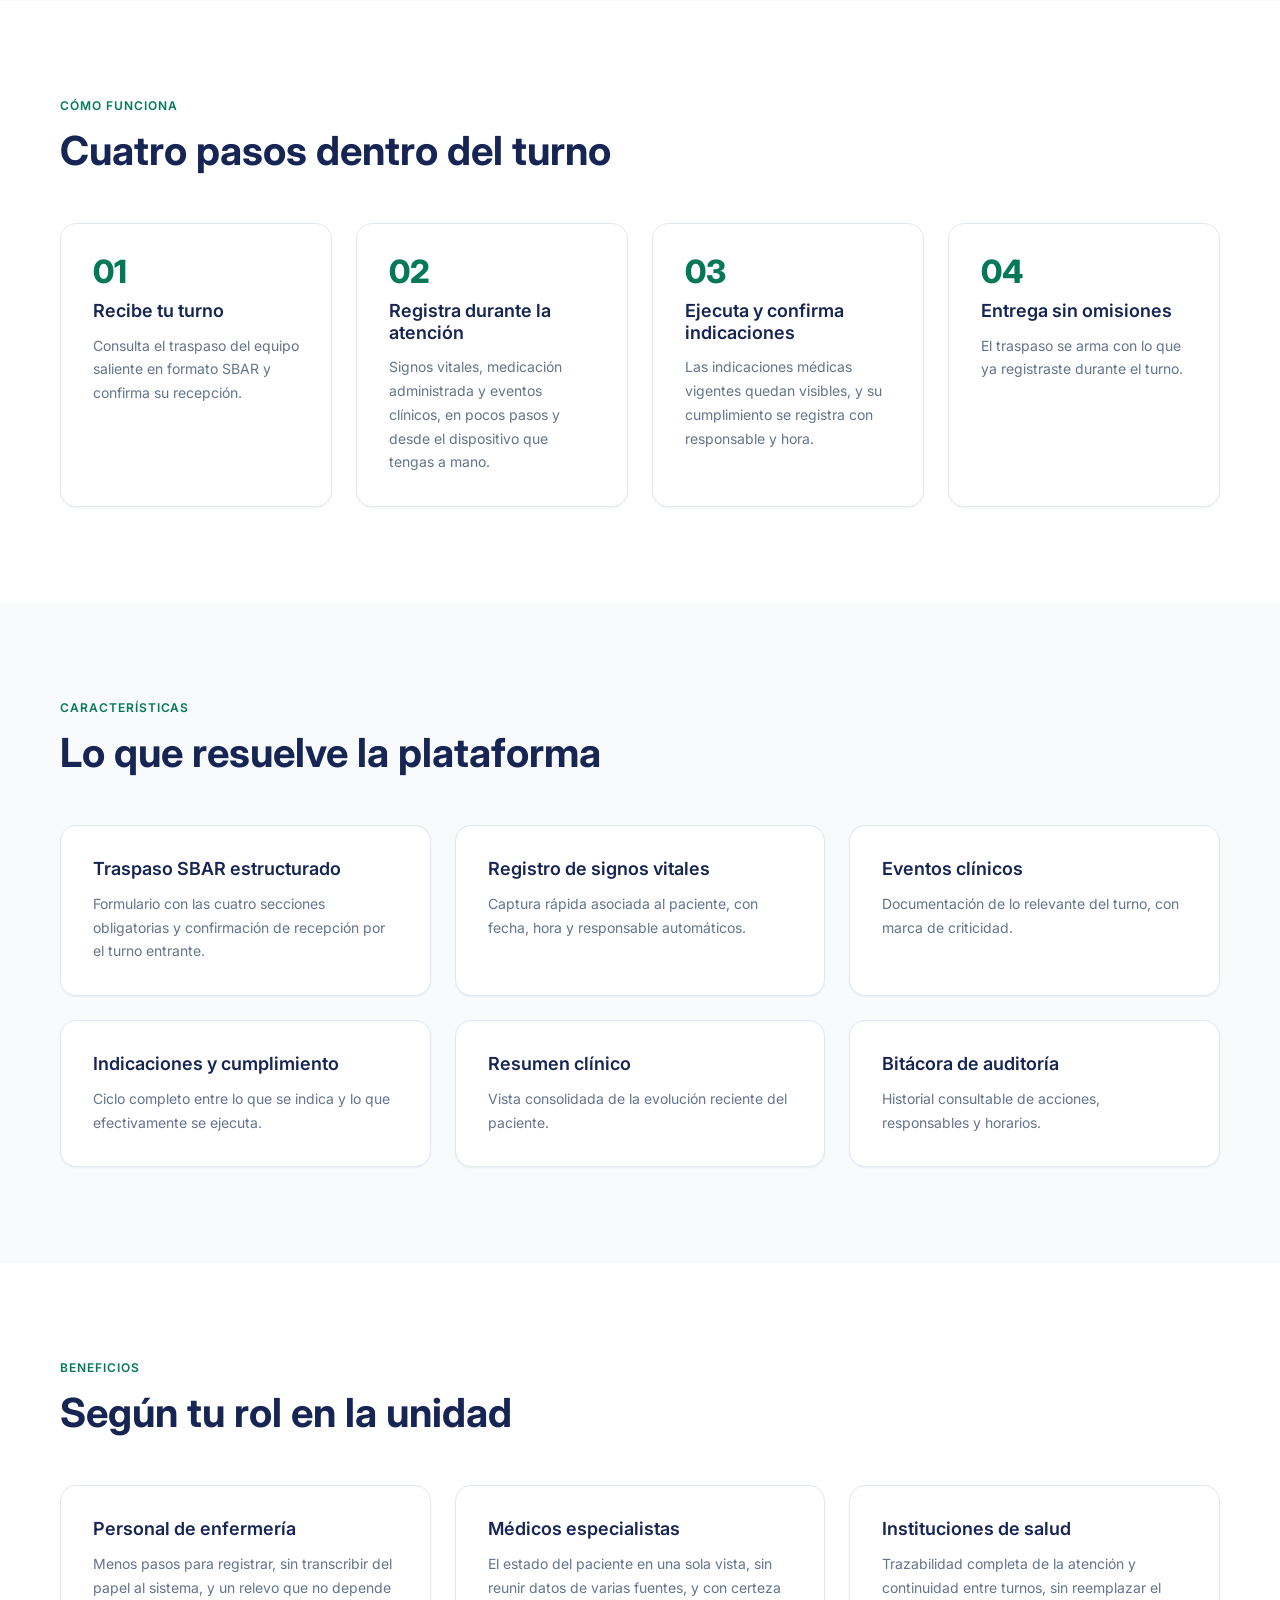
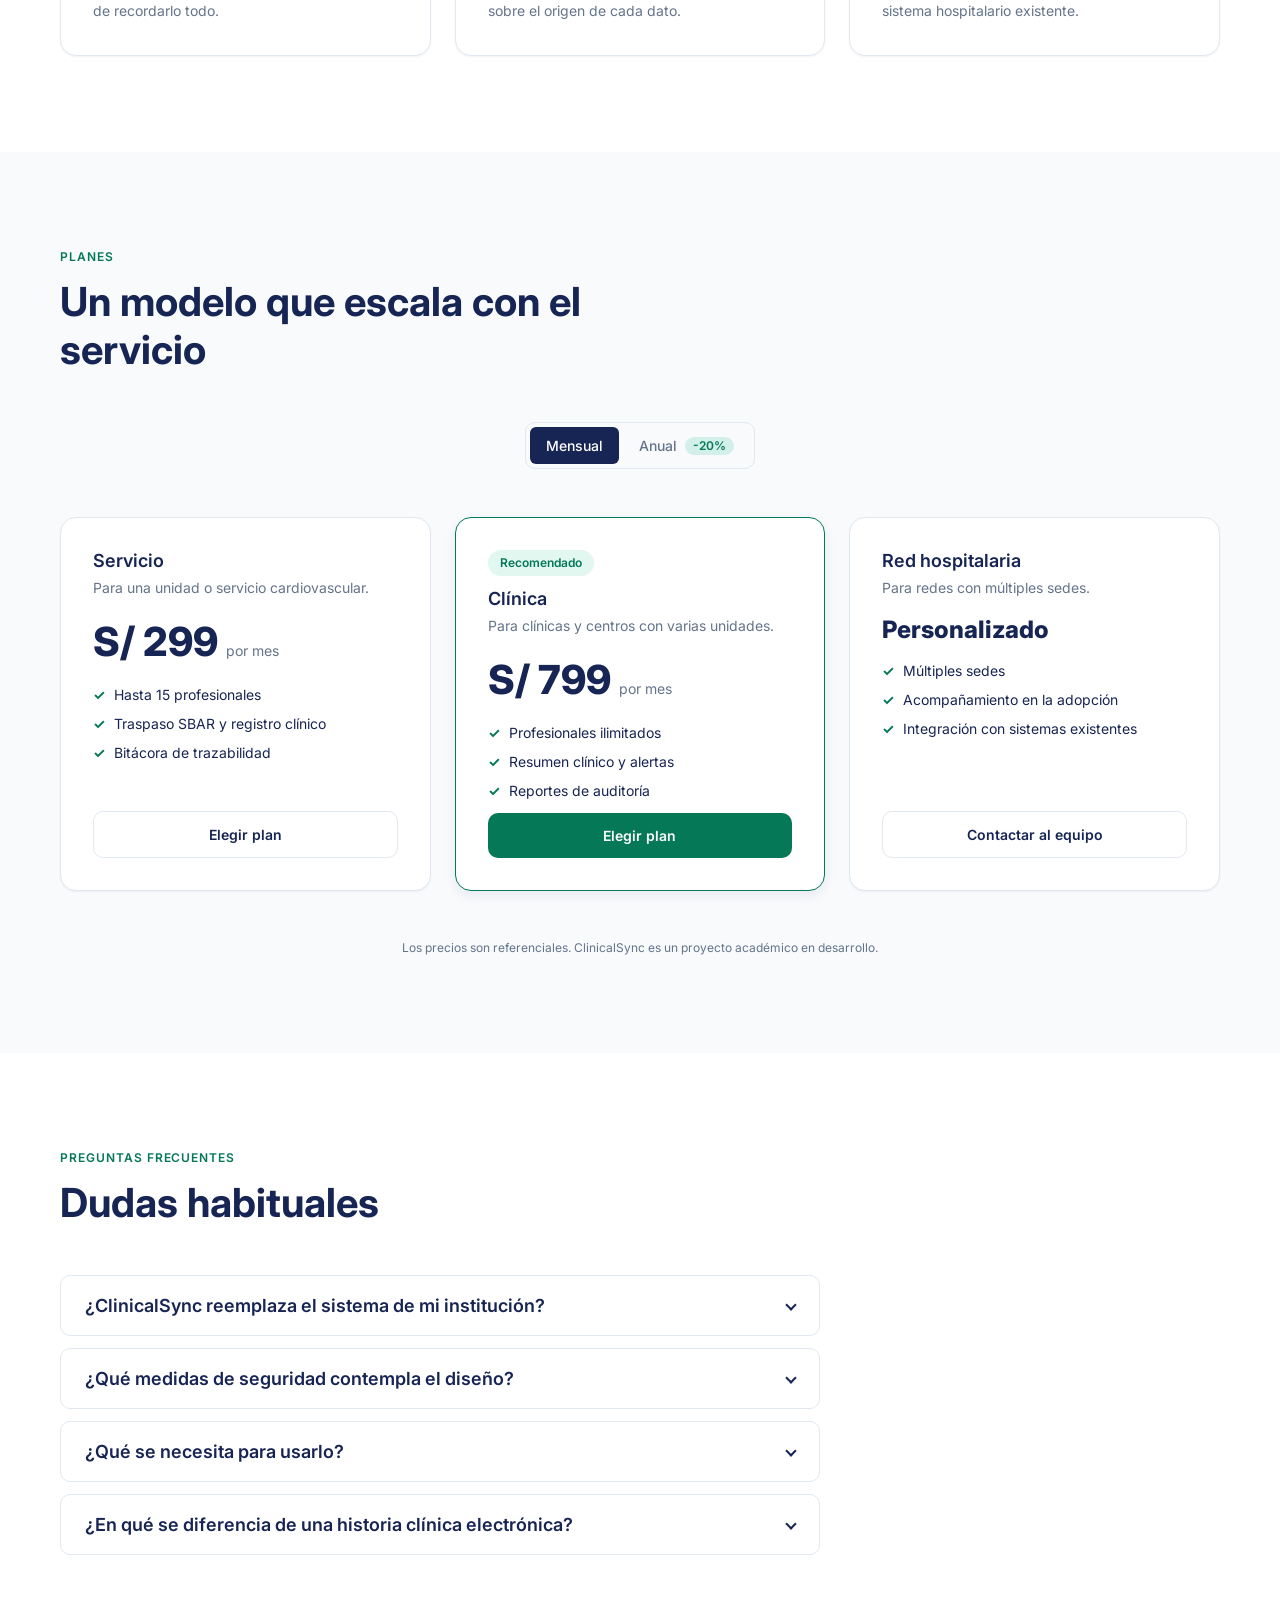
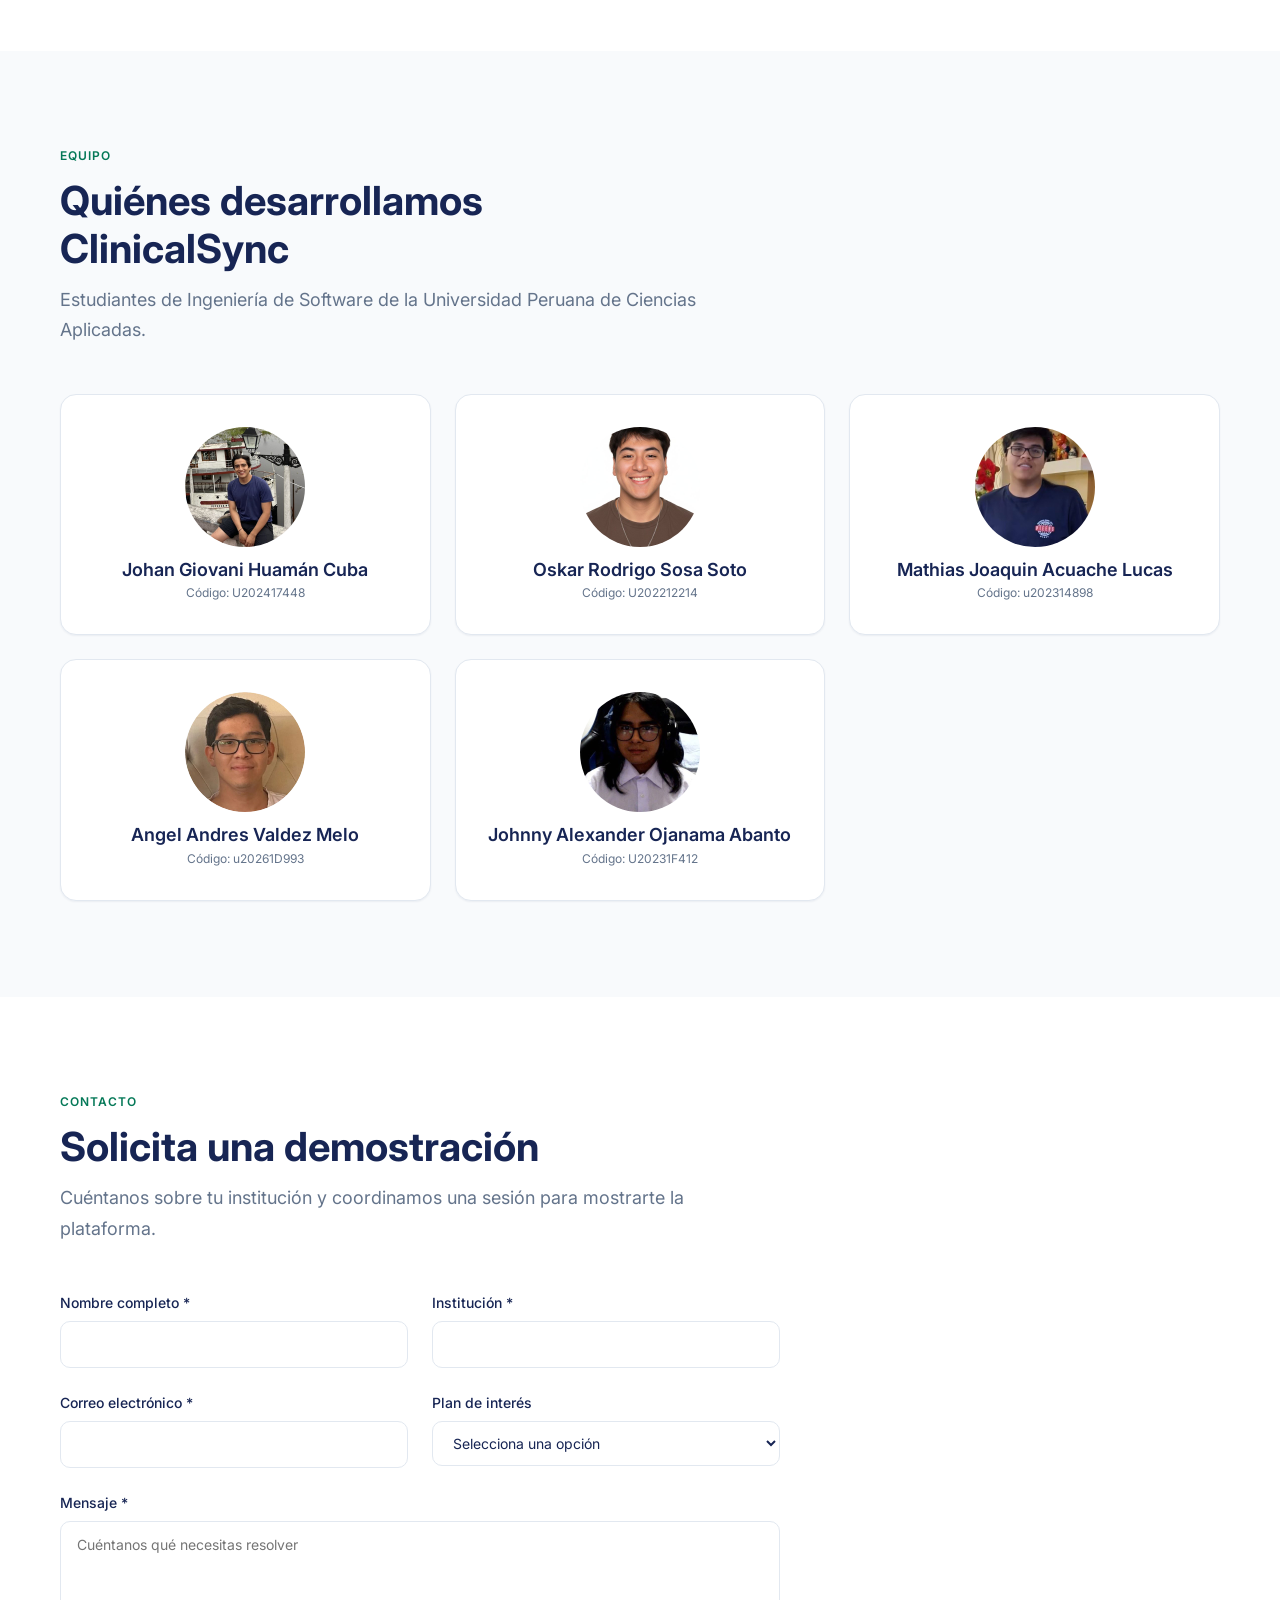
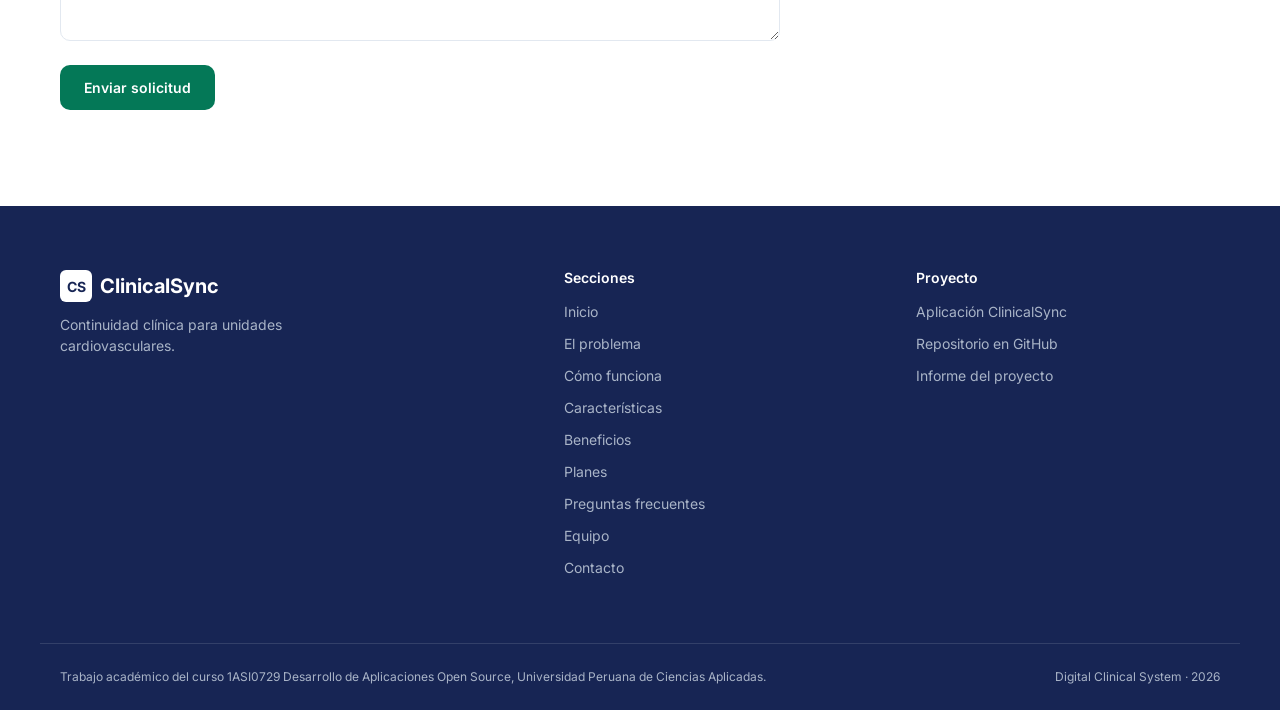
==== commit 6c4067de: "feat(landing): add the entry point to the published application The landing page promoted ClinicalSy" ====
--- a/index.html
+++ b/index.html
@@ -142,6 +142,17 @@
             <li>
               <a class="site-nav__link" href="#contacto" data-i18n="nav.contact">Contacto</a>
             </li>
+            <li class="site-nav__item--secondary">
+              <a
+                class="site-nav__link site-nav__link--app"
+                href="https://clinicalsync-frontend.vercel.app/"
+                target="_blank"
+                rel="noopener noreferrer"
+                data-i18n="nav.app"
+              >
+                Ingresar a la plataforma
+              </a>
+            </li>
           </ul>
         </nav>
 
@@ -159,6 +170,16 @@
               EN
             </button>
           </div>
+
+          <a
+            class="btn btn-secondary btn-nav-app"
+            href="https://clinicalsync-frontend.vercel.app/"
+            target="_blank"
+            rel="noopener noreferrer"
+            data-i18n="nav.appShort"
+          >
+            Ingresar
+          </a>
 
           <a class="btn btn-primary btn-nav-cta" href="#contacto" data-i18n="nav.cta">
             Solicitar demostración
@@ -517,9 +538,9 @@
                 <li data-i18n="pricing.plan1.f2">Traspaso SBAR y registro clínico</li>
                 <li data-i18n="pricing.plan1.f3">Bitácora de trazabilidad</li>
               </ul>
-              <button type="button" class="btn btn-secondary plan__cta" data-plan="servicio" data-i18n="pricing.plan1.cta">
+              <a class="btn btn-secondary plan__cta" href="checkout.html?plan=servicio" data-plan-link="servicio" data-i18n="pricing.plan1.cta">
                 Elegir plan
-              </button>
+              </a>
             </article>
 
             <article class="card plan plan--recommended">
@@ -553,9 +574,9 @@
                 <li data-i18n="pricing.plan2.f2">Resumen clínico y alertas</li>
                 <li data-i18n="pricing.plan2.f3">Reportes de auditoría</li>
               </ul>
-              <button type="button" class="btn btn-primary plan__cta" data-plan="clinica" data-i18n="pricing.plan2.cta">
+              <a class="btn btn-primary plan__cta" href="checkout.html?plan=clinica" data-plan-link="clinica" data-i18n="pricing.plan2.cta">
                 Elegir plan
-              </button>
+              </a>
             </article>
 
             <article class="card plan">
@@ -907,6 +928,16 @@
           <ul class="footer-links">
             <li>
               <a
+                href="https://clinicalsync-frontend.vercel.app/"
+                target="_blank"
+                rel="noopener noreferrer"
+                data-i18n="footer.app"
+              >
+                Aplicación ClinicalSync
+              </a>
+            </li>
+            <li>
+              <a
                 href="https://github.com/Digital-Clinical-Systems/Landing-Page"
                 target="_blank"
                 rel="noopener noreferrer"
@@ -942,82 +973,7 @@
     <!-- Simulacion de pasarela de pago. No procesa pagos reales ni envia datos
          a ningun servidor. Los campos de tarjeta son de solo lectura y usan
          valores de prueba. -->
-    <dialog id="checkout" class="checkout" aria-labelledby="checkout-titulo">
-      <div class="checkout__panel">
-        <p class="checkout__aviso" role="note">
-          <strong>Simulación</strong> &middot; Entorno de demostración académica. No se
-          procesa ningún pago real ni se solicitan datos reales.
-        </p>
-
-        <section data-paso="1">
-          <h3 id="checkout-titulo" class="checkout__titulo" tabindex="-1">Resumen de tu plan</h3>
-          <dl class="checkout__resumen">
-            <div><dt>Plan</dt><dd data-resumen-plan>&mdash;</dd></div>
-            <div><dt>Periodicidad</dt><dd data-resumen-periodo>&mdash;</dd></div>
-            <div><dt>Importe</dt><dd data-resumen-precio>&mdash;</dd></div>
-          </dl>
-          <p class="checkout__nota">
-            La contratación real se coordina con el equipo comercial. Este recorrido
-            muestra cómo sería el proceso en el producto final.
-          </p>
-          <div class="checkout__acciones">
-            <button type="button" class="btn btn-secondary" data-cerrar>Cancelar</button>
-            <button type="button" class="btn btn-primary" data-ir="2">Continuar</button>
-          </div>
-        </section>
-
-        <section data-paso="2" hidden>
-          <h3 class="checkout__titulo" tabindex="-1">Datos de pago</h3>
-          <p class="checkout__nota">
-            Los campos vienen con una <strong>tarjeta de prueba</strong> y no son
-            editables, para que nadie ingrese datos reales en una demostración.
-          </p>
-          <div class="checkout__campos">
-            <label for="sim-card">Número de tarjeta (prueba)</label>
-            <input id="sim-card" type="text" value="4242 4242 4242 4242" readonly aria-readonly="true" />
-            <div class="checkout__fila">
-              <div>
-                <label for="sim-exp">Vencimiento</label>
-                <input id="sim-exp" type="text" value="12/30" readonly aria-readonly="true" />
-              </div>
-              <div>
-                <label for="sim-cvc">CVC</label>
-                <input id="sim-cvc" type="text" value="123" readonly aria-readonly="true" />
-              </div>
-            </div>
-            <label for="sim-nombre">Titular</label>
-            <input id="sim-nombre" type="text" value="TITULAR DE PRUEBA" readonly aria-readonly="true" />
-          </div>
-          <div class="checkout__acciones">
-            <button type="button" class="btn btn-secondary" data-ir="1">Volver</button>
-            <button type="button" class="btn btn-primary" data-ir="3">Confirmar suscripción</button>
-          </div>
-        </section>
-
-        <section data-paso="3" hidden>
-          <h3 class="checkout__titulo" tabindex="-1">Suscripción simulada</h3>
-          <p class="checkout__ok" role="status">
-            La simulación se completó correctamente. <strong>No se realizó ningún cargo.</strong>
-          </p>
-          <dl class="checkout__resumen">
-            <div><dt>Número de orden</dt><dd data-orden>&mdash;</dd></div>
-            <div><dt>Estado</dt><dd>Simulada</dd></div>
-          </dl>
-          <p class="checkout__nota">
-            En el producto final, aquí se entregarían las credenciales de acceso.
-            Puedes revisar la aplicación con datos de demostración.
-          </p>
-          <div class="checkout__acciones">
-            <button type="button" class="btn btn-secondary" data-cerrar>Cerrar</button>
-            <a class="btn btn-primary" data-app href="#" target="_blank" rel="noopener">
-              Ingresar a la plataforma
-            </a>
-          </div>
-        </section>
-      </div>
-    </dialog>
-
-    <script type="module" src="js/checkout.js"></script>
+
     <script type="module" src="js/main.js"></script>
   </body>
 </html>
--- a/css/layout.css
+++ b/css/layout.css
@@ -79,7 +79,10 @@
 
 /* Selector calificado para ganar especificidad sobre `.btn` de components.css
    sin depender del orden de carga de las hojas de estilo. */
-.site-header__actions .btn-nav-cta {
+/* Ambos botones de la cabecera se reservan para pantallas anchas: en movil el
+   acceso vive dentro del menu desplegable, para no comprimir la barra. */
+.site-header__actions .btn-nav-cta,
+.site-header__actions .btn-nav-app {
   display: none;
 }
 
@@ -128,6 +131,15 @@
 /* El CTA del header entra un poco después de que el nav se vuelve horizontal;
    justo en 1024px queda demasiado apretado con los 5 enlaces + selector de
    idioma. Antes de este punto el CTA de la sección hero cumple ese rol. */
+/* El acceso a la plataforma se suma a la barra solo cuando hay sitio para los
+   dos botones: por debajo de 1200 px el contenido desbordaria, y el acceso
+   queda disponible en el menu desplegable y en el pie de pagina. */
+@media (min-width: 1200px) {
+  .site-header__actions .btn-nav-app {
+    display: inline-flex;
+  }
+}
+
 @media (min-width: 1100px) {
   .site-header__actions .btn-nav-cta {
     display: inline-flex;
--- a/css/components.css
+++ b/css/components.css
@@ -591,54 +591,4 @@
   outline-color: var(--color-emerald);
 }
 
-/* ---------- Simulacion de pasarela de pago ---------- */
-.checkout {
-  border: 0;
-  border-radius: 16px;
-  padding: 0;
-  max-width: 440px;
-  width: calc(100% - 2rem);
-  margin: auto;
-  background: var(--color-bg);
-  color: var(--color-text);
-  box-shadow: 0 20px 60px rgb(23 37 84 / 0.25);
-}
-.checkout::backdrop { background: rgb(23 37 84 / 0.55); }
-.checkout__panel { padding: 1.5rem; }
-.checkout__aviso {
-  margin: 0 0 1.25rem;
-  padding: 0.6rem 0.8rem;
-  border-radius: 10px;
-  background: #fef3c7;
-  color: #78350f;
-  font-size: 0.8rem;
-  line-height: 1.45;
-}
-.checkout__titulo { margin: 0 0 1rem; font-size: 1.15rem; color: var(--color-navy); }
-.checkout__titulo:focus-visible { outline: 3px solid var(--color-emerald-dark); outline-offset: 3px; }
-.checkout__resumen { margin: 0 0 1rem; display: grid; gap: 0.5rem; }
-.checkout__resumen > div {
-  display: flex; justify-content: space-between; gap: 1rem;
-  padding-bottom: 0.5rem; border-bottom: 1px solid var(--color-border);
-}
-.checkout__resumen dt { margin: 0; font-size: 0.85rem; color: var(--color-slate); }
-.checkout__resumen dd { margin: 0; font-weight: 600; text-align: right; }
-.checkout__nota { margin: 0 0 1.25rem; font-size: 0.82rem; color: var(--color-slate); line-height: 1.5; }
-.checkout__ok {
-  margin: 0 0 1rem; padding: 0.7rem 0.85rem; border-radius: 10px;
-  background: #d1fae5; color: var(--color-emerald-darker);
-  font-size: 0.88rem; line-height: 1.5;
-}
-.checkout__campos { display: grid; gap: 0.3rem; margin-bottom: 1.25rem; }
-.checkout__campos label { font-size: 0.78rem; font-weight: 600; margin-top: 0.5rem; }
-.checkout__campos input {
-  width: 100%; padding: 0.55rem 0.7rem; font: inherit; letter-spacing: 0.04em;
-  border: 1px solid var(--color-border); border-radius: 8px;
-  background: var(--color-surface); color: var(--color-slate);
-}
-.checkout__fila { display: grid; grid-template-columns: 1fr 1fr; gap: 0.75rem; }
-.checkout__acciones { display: flex; gap: 0.6rem; justify-content: flex-end; flex-wrap: wrap; }
-.checkout__acciones .btn { flex: 1 1 auto; text-align: center; }
-@media (max-width: 420px) {
-  .checkout__acciones { flex-direction: column-reverse; }
-}
+
